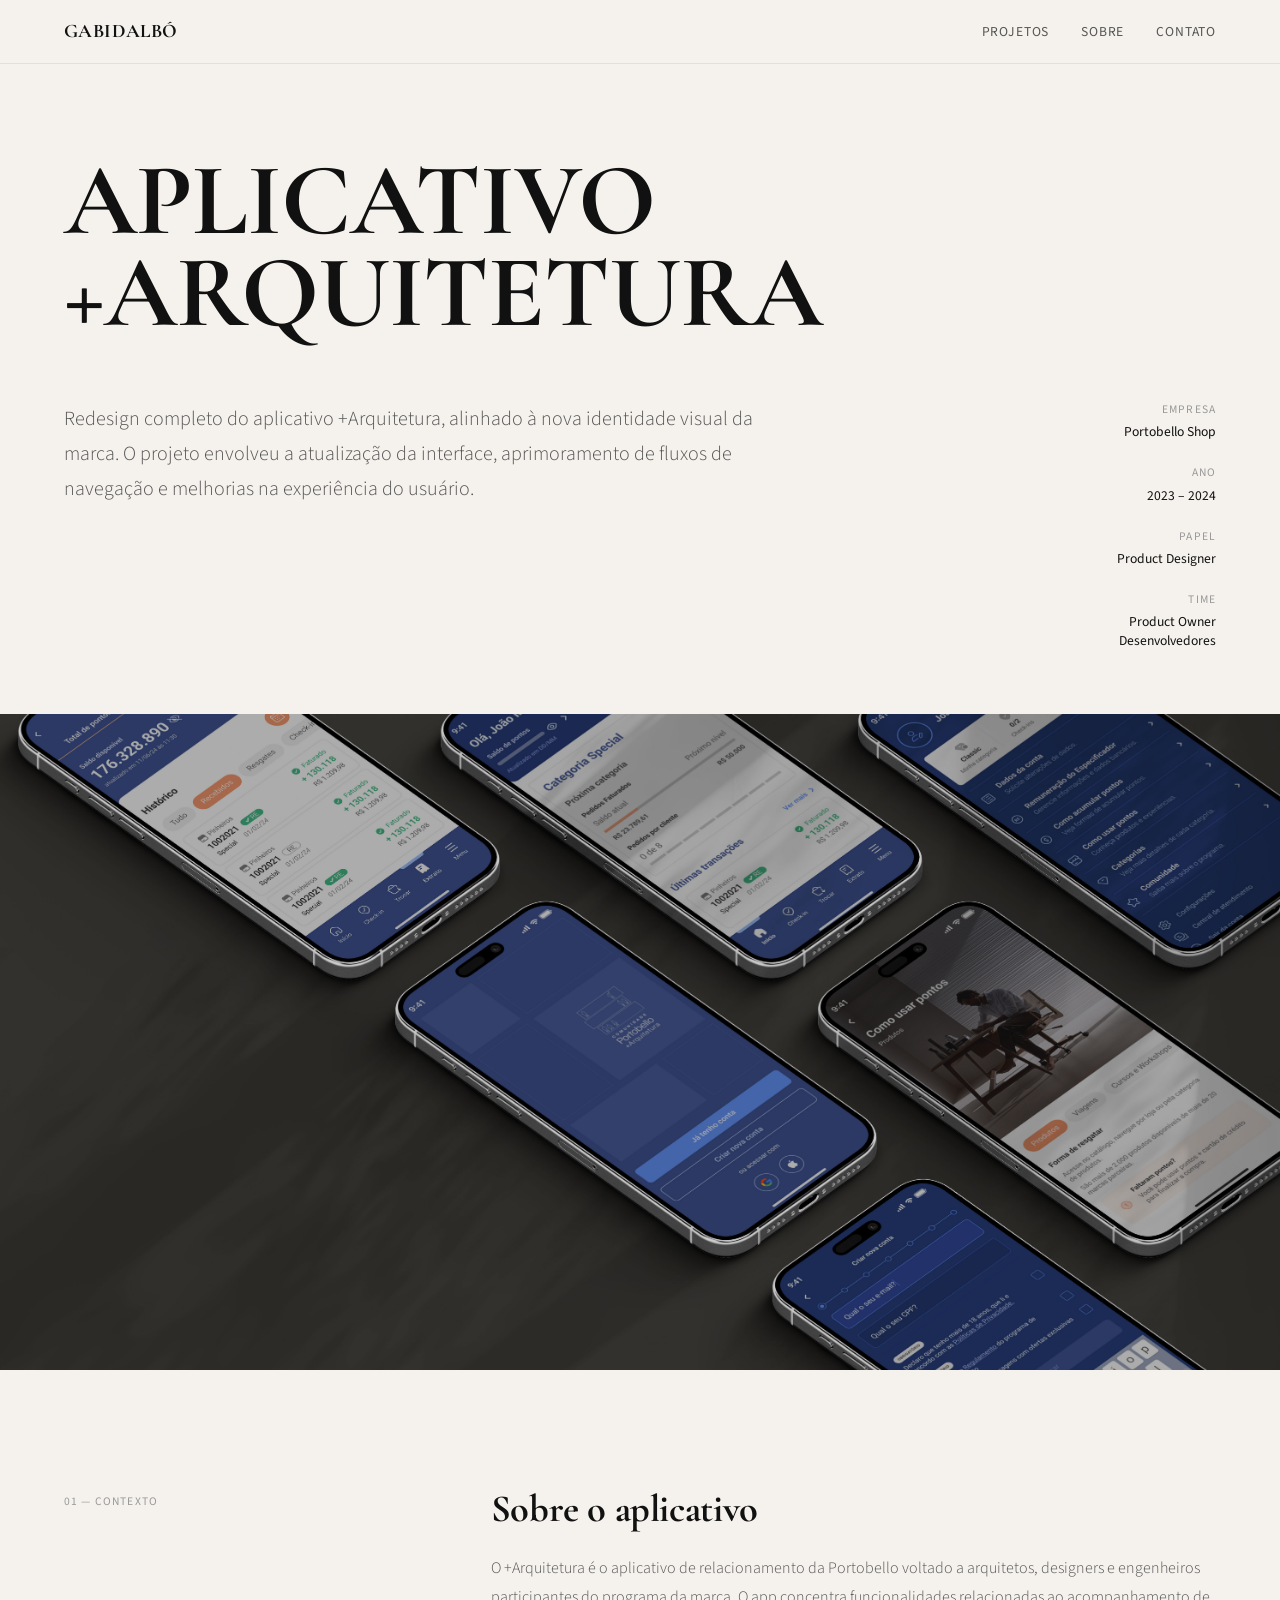
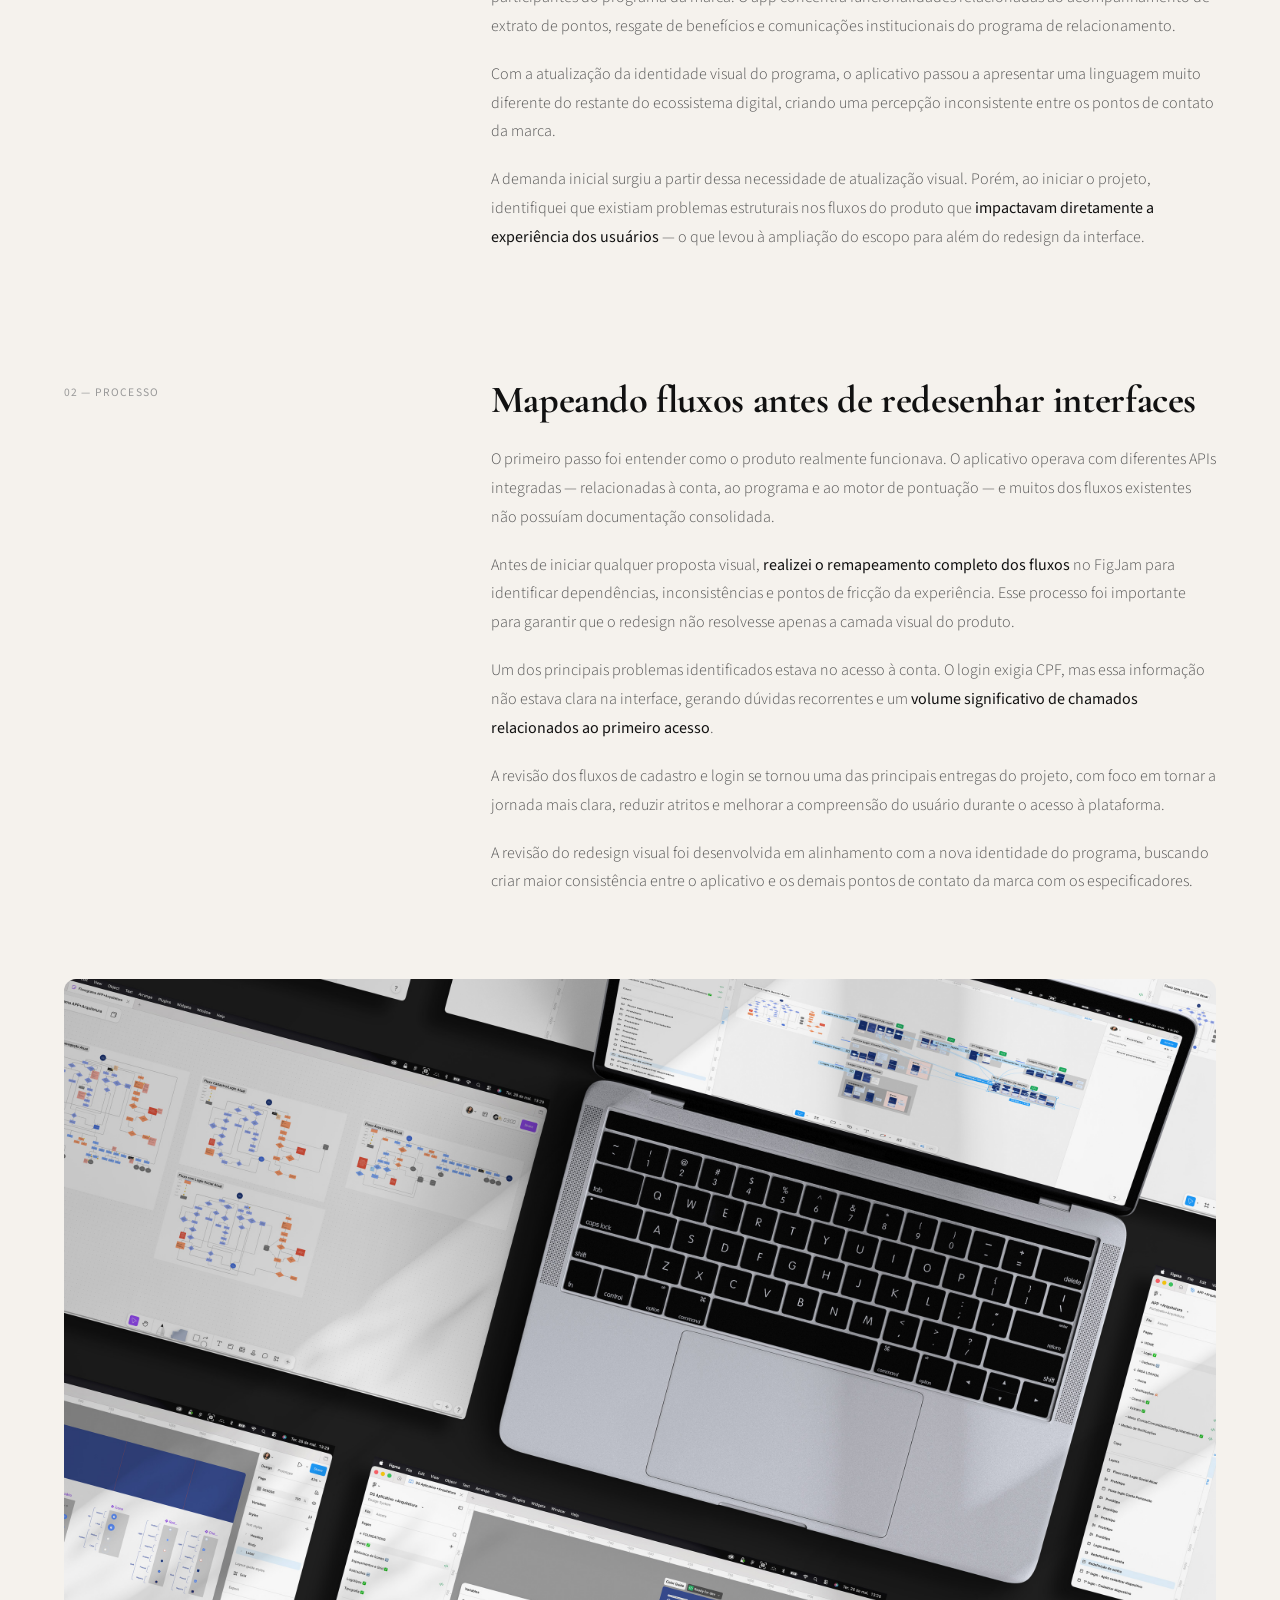
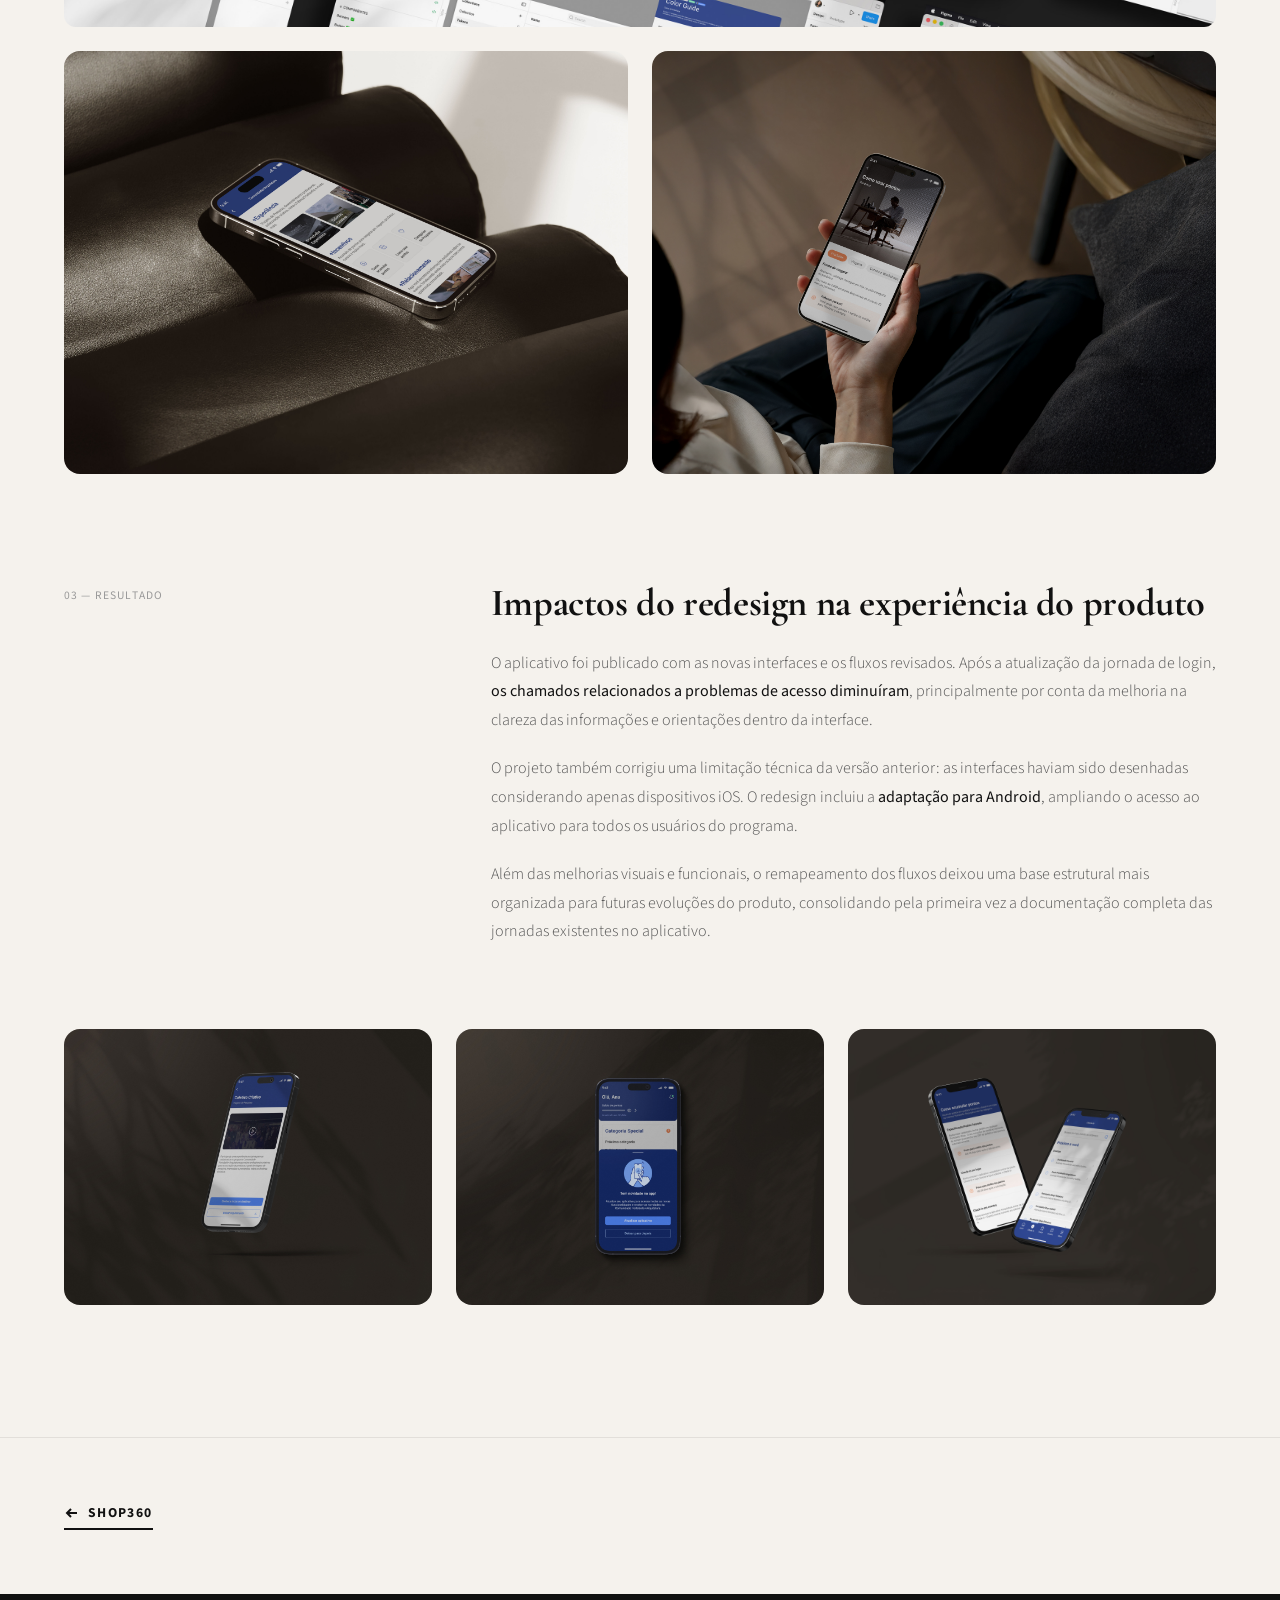
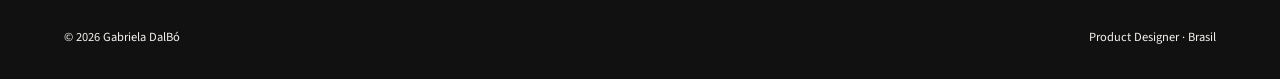
==== app-arq.html @ eec29ec1 "Add files via upload" ====
<!DOCTYPE html>
<html lang="pt-BR">
<head>
  <meta charset="UTF-8">
  <meta name="viewport" content="width=device-width, initial-scale=1.0">
  <title>Aplicativo +Arquitetura — GABIDALBÓ</title>
  
  <link rel="preconnect" href="https://fonts.googleapis.com">
  <link rel="preconnect" href="https://fonts.gstatic.com" crossorigin>
  <link href="https://fonts.googleapis.com/css2?family=Cormorant+Garamond:ital,wght@0,400;0,700;1,400&family=Source+Sans+3:ital,wght@0,300;0,400;0,500;0,700;1,300&display=swap" rel="stylesheet">
  
  <link rel="stylesheet" href="style.css">
</head>
<body class="no-select">

<nav id="nav">
  <a href="index.html" class="nav-logo" aria-label="GABIDALBÓ - Voltar para Home">GABIDALBÓ</a>
  <ul class="nav-links" id="nav-links">
    <li><a href="index.html#projetos">Projetos</a></li>
    <li><a href="index.html#sobre">Sobre</a></li>
    <li><a href="index.html#contato">Contato</a></li>
  </ul>
  <button class="hamburger" id="hamburger" aria-label="Abrir Menu" aria-expanded="false" aria-controls="nav-links">
    <svg width="22" height="22" viewBox="0 0 22 22" fill="none" stroke="currentColor" stroke-width="2">
      <line id="h1" x1="2" y1="6" x2="20" y2="6"/>
      <line id="h2" x1="2" y1="11" x2="20" y2="11"/>
      <line id="h3" x1="2" y1="16" x2="20" y2="16"/>
    </svg>
  </button>
</nav>

<main>
  <header class="projeto-header">
    <h1>Aplicativo<br>+Arquitetura</h1>
  </header>

  <div class="intro-full">
    <div class="intro-textos">
      <p class="resumo">Redesign completo do aplicativo +Arquitetura, alinhado à nova identidade visual da marca. O projeto envolveu a atualização da interface, aprimoramento de fluxos de navegação e melhorias na experiência do usuário.</p>
    </div>

    <div class="projeto-header-meta">
      <div class="meta-item">
        <strong>Empresa</strong>
        <span>Portobello Shop</span>
      </div>
      <div class="meta-item">
        <strong>Ano</strong>
        <span>2023 – 2024</span>
      </div>
      <div class="meta-item">
        <strong>Papel</strong>
        <span>Product Designer</span>
      </div>
      <div class="meta-item">
        <strong>Time</strong>
        <span>Product Owner<br>Desenvolvedores</span>
      </div>
    </div>
  </div>

  <div class="hero-img-full">
    <img src="img/capa-app-arq.webp" alt="Maquetes de smartphones exibindo a nova interface do aplicativo +Arquitetura" style="width: 100%; height: 100%; object-fit: cover; display: block;">
  </div>

  <section class="content-section">
    <div class="content-cols">
      <span class="content-label">01 — contexto</span>
      <div class="content-body">
        <h2>Sobre o aplicativo</h2>
        <p>O +Arquitetura é o aplicativo de relacionamento da Portobello voltado a arquitetos, designers e engenheiros participantes do programa da marca. O app concentra funcionalidades relacionadas ao acompanhamento de extrato de pontos, resgate de benefícios e comunicações institucionais do programa de relacionamento.</p>
        <p>Com a atualização da identidade visual do programa, o aplicativo passou a apresentar uma linguagem muito diferente do restante do ecossistema digital, criando uma percepção inconsistente entre os pontos de contato da marca.</p>
        <p>A demanda inicial surgiu a partir dessa necessidade de atualização visual. Porém, ao iniciar o projeto, identifiquei que existiam problemas estruturais nos fluxos do produto que <strong>impactavam diretamente a experiência dos usuários</strong> — o que levou à ampliação do escopo para além do redesign da interface.</p>
      </div>
    </div>
  </section>

  <section class="content-section">
    <div class="content-cols">
      <span class="content-label">02 — processo</span>
      <div class="content-body">
        <h2>Mapeando fluxos antes de redesenhar interfaces</h2>
        <p>O primeiro passo foi entender como o produto realmente funcionava. O aplicativo operava com diferentes APIs integradas — relacionadas à conta, ao programa e ao motor de pontuação — e muitos dos fluxos existentes não possuíam documentação consolidada.</p>
        <p>Antes de iniciar qualquer proposta visual, <strong>realizei o remapeamento completo dos fluxos</strong> no FigJam para identificar dependências, inconsistências e pontos de fricção da experiência. Esse processo foi importante para garantir que o redesign não resolvesse apenas a camada visual do produto.</p>
        <p>Um dos principais problemas identificados estava no acesso à conta. O login exigia CPF, mas essa informação não estava clara na interface, gerando dúvidas recorrentes e um <strong>volume significativo de chamados relacionados ao primeiro acesso</strong>.</p>
        <p>A revisão dos fluxos de cadastro e login se tornou uma das principais entregas do projeto, com foco em tornar a jornada mais clara, reduzir atritos e melhorar a compreensão do usuário durante o acesso à plataforma.</p>
        <p>A revisão do redesign visual foi desenvolvida em alinhamento com a nova identidade do programa, buscando criar maior consistência entre o aplicativo e os demais pontos de contato da marca com os especificadores.</p>    
      </div>
    </div>
    <div class="timeline-img">
      <img src="img/AppMaisArq/imagem-01.webp" alt="Arquitetura de fluxos e mapeamento lógico das APIs de login integradas no FigJam" style="width: 100%; height: 100%; object-fit: cover; display: block;">
    </div>
    <div style="padding: 1.5rem 0 0;">
      <div class="img-grid-2">
        <img src="img/AppMaisArq/imagem-03.webp" alt="Telas da interface antiga do aplicativo com problemas de clareza no campo de CPF" style="width: 100%; height: auto; aspect-ratio: 4/3; object-fit: cover; border-radius: 16px;">
        <img src="img/AppMaisArq/imagem-06.webp" alt="Wireframes de média fidelidade com as melhorias propostas para a nova jornada de acesso" style="width: 100%; height: auto; aspect-ratio: 4/3; object-fit: cover; border-radius: 16px;">
      </div>
    </div>
  </section>

  <section class="content-section">
    <div class="content-cols">
      <span class="content-label">03 — resultado</span>
      <div class="content-body">
        <h2>Impactos do redesign na experiência do produto</h2>
        <p>O aplicativo foi publicado com as novas interfaces e os fluxos revisados. Após a atualização da jornada de login, <strong>os chamados relacionados a problemas de acesso diminuíram</strong>, principalmente por conta da melhoria na clareza das informações e orientações dentro da interface.</p>
        <p>O projeto também corrigiu uma limitação técnica da versão anterior: as interfaces haviam sido desenhadas considerando apenas dispositivos iOS. O redesign incluiu a <strong>adaptação para Android</strong>, ampliando o acesso ao aplicativo para todos os usuários do programa.</p>
        <p>Além das melhorias visuais e funcionais, o remapeamento dos fluxos deixou uma base estrutural mais organizada para futuras evoluções do produto, consolidando pela primeira vez a documentação completa das jornadas existentes no aplicativo.</p>
      </div>
    </div>
    <div style="padding: 5vw 0 0;">
      <div class="img-grid-3">
        <img src="img/AppMaisArq/imagem-02.webp" alt="Visualização do novo fluxo de extrato e pontuação do arquiteto" style="width: 100%; height: auto; aspect-ratio: 4/3; object-fit: cover; border-radius: 16px;">
        <img src="img/AppMaisArq/imagem-08.webp" alt="Telas finais rodando no sistema Android com ajustes de responsividade" style="width: 100%; height: auto; aspect-ratio: 4/3; object-fit: cover; border-radius: 16px;">
        <img src="img/AppMaisArq/imagem-07.webp" alt="Mockup final das telas do programa de relacionamento atualizadas no iOS" style="width: 100%; height: auto; aspect-ratio: 4/3; object-fit: cover; border-radius: 16px;">
      </div>
    </div>
  </section>
</main>

<br><br><br>
<div class="project-navigation">
  <a href="shop-360.html" class="nav-btn prev">
    <svg width="16" height="16" viewBox="0 0 16 16" fill="none" stroke="currentColor" stroke-width="2" aria-hidden="true">
      <path d="M3 8h10M9 4l4 4-4 4"/>
    </svg>
    Shop360
  </a>
</div>
<footer>
  <span>© 2026 Gabriela DalBó</span>
  <span>Product Designer · Brasil</span>
</footer>

<script>
  const ham = document.getElementById('hamburger');
  const nav = document.getElementById('nav');
  
  ham.addEventListener('click', () => {
    const isOpen = nav.classList.toggle('open');
    ham.setAttribute('aria-expanded', isOpen);
    document.body.style.overflow = isOpen ? 'hidden' : '';
  });

  document.querySelectorAll('.nav-links a').forEach(a => {
    a.addEventListener('click', () => {
      nav.classList.remove('open');
      ham.setAttribute('aria-expanded', 'false');
      document.body.style.overflow = '';
    });
  });

  document.addEventListener('contextmenu', e => { if (e.target.tagName === 'IMG') e.preventDefault(); });
  document.addEventListener('dragstart', e => { if (e.target.tagName === 'IMG') e.preventDefault(); });
  document.addEventListener('keydown', e => {
    if ((e.ctrlKey || e.metaKey) && (e.key === 's' || e.key === 'u')) e.preventDefault();
  });
</script>
</body>
</html>
---- style.css ----
/* ==========================================================================
   1. CONFIGURAÇÕES GLOBAIS E ESTILOS COMPARTILHADOS
   ========================================================================== */
*, *::before, *::after { 
  box-sizing: border-box; 
  margin: 0; 
  padding: 0; 
}

:root {
  --bg: #F5F2ED;
  --fg: #111;
  --fg2: #555;
  --fg3: #999;
  --accent: #111;
  --card-bg: #EDEAE3;
  --border: rgba(0,0,0,0.08);
  --nav-h: 64px;
  --font-display: 'Cormorant Garamond', serif;
  --font-body: 'Source Sans 3', sans-serif;
}

html { 
  scroll-behavior: smooth; 
}

body {
  font-family: var(--font-body);
  background: var(--bg);
  color: var(--fg);
  font-size: 16px;
  line-height: 1.61;
  overflow-x: hidden;
}

section {
  padding: 8vh 5vw;
}

/* Títulos de Seção Comuns */
.section-header {
  display: flex;
  align-items: baseline;
  justify-content: space-between;
  margin-bottom: 3rem;
  padding-top: 1.5rem;
  flex-wrap: wrap;
  gap: 1rem;
  border-top: 1px solid var(--border);
}

.section-title {
  font-family: var(--font-body);
  font-size: 0.72rem;
  color: var(--fg3);
  text-transform: uppercase;
  letter-spacing: 0.1em;
}

/* Padronização de Negritos */
strong, 
.hero-bio strong, 
.about-text p strong, 
.projeto-header-meta strong, 
.intro-full strong, 
.timeline-item p strong {
  font-weight: 400;
  color: var(--fg);
}

/* Proteção de Mídia e Seleção */
img {
  pointer-events: none; 
  -webkit-touch-callout: none; 
}

.no-select {
  -webkit-user-select: none;
  -moz-user-select: none;
  -ms-user-select: none;
  user-select: none; 
}

/* Elemento Utilitário */
.mobile-only { 
  display: none; 
}

/* Indicadores de Acessibilidade (Foco pelo Teclado) */
a:focus-visible,
button:focus-visible,
.project-card:focus-visible {
  outline: 2px solid var(--fg);
  outline-offset: 4px;
}


/* ==========================================================================
   2. COMPONENTES REUTILIZÁVEIS (Navegação, Footer, Botões)
   ========================================================================== */
/* Menu de Navegação */
nav {
  position: fixed;
  top: 0; left: 0; right: 0;
  height: var(--nav-h);
  display: flex;
  align-items: center;
  justify-content: space-between;
  padding: 0 5vw;
  z-index: 100;
  background: var(--bg);
  border-bottom: 1px solid var(--border);
  transition: border-color 0.3s;
}

.nav-logo {
  font-family: var(--font-display);
  font-weight: 700;
  font-size: 1.2rem;
  letter-spacing: 0.02em;
  text-decoration: none;
  color: var(--fg);
}

.nav-links {
  display: flex;
  gap: 2rem;
  list-style: none;
}

.nav-links a {
  font-size: 0.85rem;
  font-weight: 400;
  letter-spacing: 0.06em;
  text-decoration: none;
  color: var(--fg2);
  transition: color 0.2s;
  text-transform: uppercase;
}

.nav-links a:hover { 
  color: var(--fg); 
}

/* Menu Hamburguer */
.hamburger { 
  display: none; 
  background: transparent; 
  border: none;       
  cursor: pointer;     
  padding: 4px; 
  color: var(--fg);
  z-index: 110;
}

.hamburger svg line {
  transition: transform 0.3s ease, opacity 0.2s ease;
  transform-origin: center;
}

nav.open #h1 { transform: translateY(5px) rotate(45deg); }
nav.open #h2 { opacity: 0; }
nav.open #h3 { transform: translateY(-5px) rotate(-45deg); }

/* Botões e Links de Ação */
.nav-btn {
  display: inline-flex;
  align-items: center;
  gap: 0.5rem;
  font-family: var(--font-body);
  font-weight: 700;
  font-size: 0.85rem;
  letter-spacing: 0.1em;
  text-transform: uppercase;
  text-decoration: none;
  color: var(--fg);
  border-bottom: 2px solid var(--fg);
  padding-bottom: 4px;
  transition: gap 0.2s;
  white-space: nowrap;
}

.nav-btn:hover { gap: 1rem; }
.nav-btn.prev svg { transform: rotate(180deg); }

/* Rodapé */
footer {
  padding: 2rem 5vw;
  display: flex;
  justify-content: space-between;
  align-items: center;
  font-size: 0.78rem;
  color: var(--bg);
  flex-wrap: wrap;
  gap: 1rem;
  border-top: 1px solid var(--border);
  background-color: var(--fg);
}

footer span {
  color: var(--bg);
}


/* ==========================================================================
   3. ESTILOS DA HOME (index.html)
   ========================================================================== */
/* Hero Section */
.hero {
  min-height: 100svh;
  padding: var(--nav-h) 5vw 0; 
  display: flex;
  flex-direction: column;
}

.hero-content {
  flex: 1;
  display: flex;
  flex-direction: column;
  justify-content: center;
  width: 100%;
}

.hero-label {
  font-size: 0.78rem;
  letter-spacing: 0.14em;
  color: var(--fg3);
  text-transform: uppercase;
  margin-bottom: 1.5rem;
  opacity: 0;
  animation: fadeUp 0.6s 0.1s forwards;
}

.hero-title {
  font-family: var(--font-display);
  font-weight: 700;
  font-size: clamp(4rem, 14vw, 16rem); 
  line-height: 0.85;
  letter-spacing: -0.01em;
  width: 100%;
  text-transform: uppercase;
  opacity: 0;
  animation: fadeUp 0.7s 0.2s forwards;
}

.hero-bottom {
  display: flex;
  align-items: flex-end;
  justify-content: space-between;
  margin-top: 4rem; 
  flex-wrap: wrap;
  gap: 2rem;
  opacity: 0;
  animation: fadeUp 0.7s 0.4s forwards;
}

.hero-bio {
  max-width: 500px;
  font-size: 1.15rem;
  color: var(--fg2);
  line-height: 1.6;
  font-weight: 300;
}

.hero-cta {
  display: inline-flex;
  align-items: center;
  gap: 0.5rem;
  font-family: var(--font-body);
  font-weight: 700;
  font-size: 0.85rem;
  letter-spacing: 0.1em;
  text-transform: uppercase;
  text-decoration: none;
  color: var(--fg);
  border-bottom: 2px solid var(--fg);
  padding-bottom: 4px;
  transition: gap 0.2s;
}

.hero-cta:hover { gap: 1rem; }

/* Grid de Projetos e Filtros */
.filter-container { 
  display: flex; 
  gap: 0.5rem; 
  flex-wrap: wrap; 
}

.filter-btn {
  background: transparent; 
  border: 1px solid var(--border); 
  border-radius: 100px;
  font-family: var(--font-body); 
  font-size: 0.75rem; 
  font-weight: 700; 
  letter-spacing: 0.04em;
  text-transform: uppercase; 
  color: var(--fg2); 
  cursor: pointer; 
  padding: 6px 16px;
  transition: background-color 0.2s, color 0.2s, border-color 0.2s;
}

.filter-btn:hover { border-color: var(--fg); color: var(--fg); }
.filter-btn.active { background: var(--fg); border-color: var(--fg); color: var(--bg); }

.projects-grid { 
  display: grid; 
  grid-template-columns: 1fr 1fr; 
  gap: 1.5rem; 
}

.project-card {
  display: block; 
  text-decoration: none; 
  color: inherit; 
  background: var(--card-bg);
  border-radius: 16px; 
  overflow: hidden; 
  position: relative; 
  cursor: pointer;
  transition: transform 0.35s cubic-bezier(0.16,1,0.3,1), opacity 0.4s ease;
}

.project-card:hover { transform: translateY(-6px); }
.project-card.large { grid-column: span 2; }
.project-card.hidden { display: none; }

.project-img { 
  width: 100%; 
  aspect-ratio: 16/9; 
  object-fit: cover; 
  display: block; 
  background: var(--card-bg); 
  transition: transform 0.5s cubic-bezier(0.16,1,0.3,1); 
}

.project-card:hover .project-img { transform: scale(1.015); }
.project-info { padding: 1.5rem; }

.project-tags { 
  display: flex; 
  gap: 0.5rem; 
  flex-wrap: wrap; 
  margin-bottom: 0.75rem; 
}

.tag { 
  font-size: 0.7rem; 
  letter-spacing: 0.08em; 
  text-transform: uppercase; 
  color: var(--fg3); 
  border: 1px solid var(--border); 
  border-radius: 100px; 
  padding: 3px 10px; 
}

.project-name { 
  font-family: var(--font-body); 
  font-weight: 700; 
  font-size: 1.5rem; 
  margin-bottom: 0.4rem; 
  letter-spacing: 0.01em; 
}

.project-desc { 
  font-size: 0.95rem; 
  color: var(--fg2); 
  font-weight: 300; 
}

.project-arrow {
  position: absolute; 
  top: 1.5rem; 
  right: 1.5rem; 
  width: 36px; 
  height: 36px; 
  background: var(--fg);
  border-radius: 50%; 
  display: flex; 
  align-items: center; 
  justify-content: center; 
  opacity: 0;
  transform: scale(0.7); 
  transition: opacity 0.25s, transform 0.25s;
}

.project-card:hover .project-arrow { opacity: 1; transform: scale(1); }
.project-arrow svg { width: 16px; height: 16px; stroke: #fff; fill: none; stroke-width: 2; }

/* ==========================================================================
   Variação: Card Bloqueado (Em Breve)
   ========================================================================== */
.project-card.is-locked {
  cursor: not-allowed;
  opacity: 0.75; 
}

.project-card.is-locked:hover {
  transform: none;
}

.project-card.is-locked:hover .project-img {
  transform: none;
}

.project-card.is-locked .project-arrow {
  display: none !important;
}

.tag.status-coming {
  background: var(--fg);
  color: var(--bg);
  border-color: var(--fg);
}

/* Seção Sobre (About) */
.about-grid { 
  display: grid; 
  grid-template-columns: 1fr 1fr; 
  gap: 4rem; 
  align-items: start; 
}

.about-image { 
  position: sticky; 
  top: calc(var(--nav-h) + 2rem); 
  width: 100%; 
}

.about-image img { 
  width: 100%; 
  height: auto; 
  max-height: calc(100vh - var(--nav-h) - 4rem); 
  display: block; 
  border-radius: 16px; 
  object-fit: cover; 
}

.about-text h2 { 
  font-family: var(--font-display); 
  font-weight: 700; 
  font-size: clamp(2.5rem, 5vw, 4rem); 
  line-height: 1.1; 
  margin-bottom: 1.5rem; 
  letter-spacing: -0.01em; 
}

.about-text p { 
  font-size: 1.05rem; 
  color: var(--fg2); 
  font-weight: 300; 
  margin-bottom: 1.2rem; 
  line-height: 1.7; 
}

.skills-grid { 
  display: grid; 
  grid-template-columns: 1fr 1fr; 
  gap: 2rem 3rem; 
  margin-top: 3.5rem; 
  width: 100%; 
}

.skill-item { 
  border-top: 1px solid var(--border); 
  padding-top: 1rem; 
  display: block; 
}

.skill-item h4 {   
  font-family: var(--font-body);
  font-size: 0.72rem;
  color: var(--fg3);
  text-transform: uppercase;
  letter-spacing: 0.1em; 
  margin-bottom: 0.75rem; 
  font-weight: 400;
}

.skill-list {   
  font-size: 0.85rem; 
  color: var(--fg); 
  font-weight: 400; 
  line-height: 1.7; 
}

/* Seção Contato */
.contact-inner { 
  background: var(--fg); 
  color: var(--bg); 
  border-radius: 24px; 
  padding: 5vw; 
  display: flex; 
  align-items: center; 
  justify-content: space-between; 
  flex-wrap: wrap; 
  gap: 2rem; 
}

.contact-inner h2 { 
  font-family: var(--font-display); 
  font-weight: 700; 
  font-size: clamp(2.5rem, 6vw, 4.5rem); 
  line-height: 0.95; 
  letter-spacing: -0.01em; 
  max-width: 480px; 
}

.contact-links { 
  display: flex; 
  flex-direction: column; 
  gap: 1.2rem; 
}

.contact-link { 
  display: inline-flex; 
  align-items: center; 
  gap: 0.6rem; 
  font-family: var(--font-body); 
  font-weight: 700; 
  font-size: 0.85rem; 
  letter-spacing: 0.1em; 
  text-transform: uppercase; 
  text-decoration: none; 
  color: rgba(255,255,255,0.6); 
  border-bottom: 1px solid rgba(255,255,255,0.15); 
  padding-bottom: 4px; 
  transition: color 0.2s, border-color 0.2s, gap 0.2s; 
}

.contact-link:hover { color: #fff; border-color: rgba(255,255,255,0.6); gap: 1rem; }


/* ==========================================================================
   4. ESTRUTURAS DE PÁGINAS INTERNAS (Projetos / Case Studies)
   ========================================================================== */

/* --- A. Cabeçalhos e Introduções (Textos e Métricas Iniciais) --- */
.projeto-header {
  padding: calc(var(--nav-h) + 10vh) 5vw 4rem;
  display: grid;
  grid-template-columns: 1fr auto;
  align-items: end;
  gap: 2rem;
}

.projeto-header h1 {
  font-family: var(--font-display); 
  font-weight: 700; 
  font-size: clamp(3rem, 8vw, 7rem);
  line-height: 0.9; 
  letter-spacing: -0.01em; 
  text-transform: uppercase;
  opacity: 0; 
  animation: fadeUp 0.7s 0.1s forwards;
}

.projeto-header-inline { 
  display: flex;
  flex-direction: row; 
  gap: 2rem; 
  align-items: center; 
}

.projeto-index { 
  font-size: clamp(4rem, 10vw, 7rem); 
}

.intro-full { 
  padding: 0 5vw 5vw 5vw;
  display: grid; 
  grid-template-columns: 2fr 1fr; 
  gap: 4rem; 
  align-items: start;
}

.intro-textos {
  max-width: 780px; 
}

.intro-textos .resumo { 
  font-size: 1.25rem; 
  color: var(--fg2); 
  font-weight: 300; 
  line-height: 1.75; 
  margin-bottom: 2rem; 
}

.intro-textos .descricao-sub {
  font-style: italic;
  font-size: 1rem; 
  color: var(--fg2);
  line-height: 1.6;
}

.projeto-header-meta { 
  display: flex;
  flex-direction: column;
  gap: 1.5rem; 
  text-align: right; 
  opacity: 0; 
  animation: fadeUp 0.7s 0.25s forwards; 
}

.meta-item {
  font-size: 0.85rem; 
  color: var(--fg); 
  line-height: 1.4; 
}

.meta-item strong {
  display: block; 
  margin-bottom: 0.25rem;
  font-family: var(--font-body);
  font-size: 0.72rem;
  color: var(--fg3);
  text-transform: uppercase;
  letter-spacing: 0.1em;
}

/* --- B. Layouts de Conteúdo Editorial e Seções Alternadas --- */
.content-section {
  padding: 6vh 5vw;
}

.content-cols {
  display: grid;
  grid-template-columns: 1fr 2fr;
  gap: 4rem;
  align-items: start;
}

.content-label {
  font-family: var(--font-body);
  font-size: 0.72rem;
  color: var(--fg3);
  text-transform: uppercase;
  letter-spacing: 0.1em;
  padding-top: 0.3rem;
  position: sticky;
  top: calc(var(--nav-h) + 2rem);
}

.content-body h2 {
  font-family: var(--font-display);
  font-size: clamp(1.6rem, 3vw, 2.4rem);
  font-weight: 700;
  letter-spacing: -0.01em;
  line-height: 1.1;
  margin-bottom: 1.5rem;
}

.content-body h3 {
  font-family: var(--font-display);
  font-size: 1.4rem;
  font-weight: 700;
  margin-top: 2rem;
  margin-bottom: 1rem;
}

.content-body p {
  font-family: var(--font-body);
  font-size: 1rem;
  color: var(--fg2);
  font-weight: 300;
  line-height: 1.8;
  margin-bottom: 1.2rem;
}

/* Blocos Alternados (Texto / Imagem) */
.alternado {
  display: grid;
  grid-template-columns: 1fr 1fr;
  min-height: 60vh;
  border-top: 1px solid var(--border);
}

.alternado.invertido {
  direction: rtl;
}

.alternado.invertido > * {
  direction: ltr;
}

.alternado-texto {
  padding: 5vw;
  display: flex;
  flex-direction: column;
  justify-content: center;
  border-left: 1px solid var(--border);
}

.alternado.invertido .alternado-texto {
  border-left: none;
  border-right: 1px solid var(--border);
}

.alternado-texto .content-label {
  position: static;
  display: block;
  margin-bottom: 1.5rem;
}

.alternado-texto h2 {
  font-family: var(--font-display);
  font-weight: 700;
  font-size: clamp(1.6rem, 3vw, 2.8rem);
  line-height: 1.05;
  letter-spacing: -0.01em;
  margin-bottom: 1.5rem;
}

.alternado-texto p {
  font-size: 1rem;
  color: var(--fg2);
  font-weight: 300;
  line-height: 1.8;
  margin-bottom: 1rem;
}

/* --- C. Cronograma / Linha do Tempo (Timeline) --- */
.timeline-wrap { 
  padding: 8vh 5vw; 
}

.timeline { 
  position: relative; 
  max-width: 720px; 
  margin: 0 auto; 
}

.timeline::before {
  content: ''; 
  position: absolute; 
  left: 6px; 
  top: 5rem; 
  bottom: 0;
  width: 1px; 
  background: var(--border);
}

.timeline-title { 
  font-size: 0.72rem; 
  letter-spacing: 0.14em; 
  text-transform: uppercase; 
  color: var(--fg3); 
  margin-bottom: 5rem; 
  padding-left: 0; 
}

.timeline-item {
  position: relative; 
  padding: 0 0 6rem 3.5rem; 
  opacity: 0; 
  transform: translateY(24px);
  transition: opacity 0.6s ease, transform 0.6s cubic-bezier(0.16, 1, 0.3, 1);
}

.timeline-item.in { 
  opacity: 1; 
  transform: translateY(0); 
}

.timeline-item:last-child { 
  padding-bottom: 0; 
}

.timeline-dot {
  position: absolute; 
  left: 6px; 
  top: 0.35rem; 
  width: 13px; 
  height: 13px;
  border-radius: 50%; 
  background: var(--bg); 
  border: 1.5px solid var(--fg3);
  transform: translateX(-50%); 
  z-index: 2; 
  transition: border-color 0.3s, background 0.3s;
}

.timeline-item.in .timeline-dot { 
  border-color: var(--fg); 
  background: var(--fg); 
}

.timeline-item .timeline-item-label { 
  font-family: var(--font-body);
  font-size: 0.72rem;
  font-weight: 400;
  color: var(--fg3);
  text-transform: uppercase;
  letter-spacing: 0.1em; 
  margin-bottom: 0.75rem; 
}

.timeline-item h3 { 
  font-family: var(--font-display); 
  font-weight: 700; 
  font-size: clamp(1.5rem, 3vw, 2.2rem); 
  margin-bottom: 1rem; 
  letter-spacing: -0.01em; 
}

.timeline-item p { 
  font-size: 1rem; 
  color: var(--fg2); 
  font-weight: 300; 
  line-height: 1.75; 
  margin-bottom: 1.5rem; 
}

/* --- D. Galeria de Imagens, Mosaicos e Elementos Visuais --- */
.hero-img-full { 
  display: block; 
  width: 100%; 
  aspect-ratio: 16/9; 
  background: var(--bg); 
  overflow: hidden; 
  padding: 0 0 5vw 0; 
}

.img-grid-2 {
  display: grid;
  grid-template-columns: 1fr 1fr;
  gap: 1.5rem;
}

.img-grid-3 {
  display: grid;
  grid-template-columns: 1fr 1fr 1fr;
  gap: 1.5rem;
}

.timeline-img { 
  width: 100%; 
  aspect-ratio: 16/9; 
  border-radius: 12px; 
  background: var(--card-bg); 
  display: flex; 
  align-items: center; 
  justify-content: center; 
  margin: 5vw 0 0;
  overflow: hidden; 
}

/* Estrutura de Mosaicos Assimétricos */
.mosaico {
  display: grid;
  gap: 1.5rem;
  padding: 4vw 5vw;
}

.mosaico-row-2 {
  display: grid;
  grid-template-columns: 1fr 1fr;
  gap: 1.5rem;
}

.mosaico-row-3 {
  display: grid;
  grid-template-columns: 2fr 1fr;
  gap: 1.5rem;
}

.mosaico-row-3.invertido {
  grid-template-columns: 1fr 2fr;
}

.mosaico-img {
  border-radius: 16px;
  overflow: hidden;
  background: var(--card-bg);
}

.mosaico-img img {
  width: 100%;
  height: 100%;
  object-fit: cover;
  display: block;
  transition: transform 0.5s cubic-bezier(0.16,1,0.3,1);
}

.mosaico-img:hover img { transform: scale(1.03); }

.mosaico-placeholder {
  width: 100%;
  background: var(--card-bg);
  display: flex;
  align-items: center;
  justify-content: center;
  font-family: var(--font-display);
  color: rgba(0,0,0,0.07);
  font-weight: 700;
  font-size: clamp(2rem, 6vw, 5rem);
}

.mosaico-img-tall { aspect-ratio: 3/4; }
.mosaico-img-wide { aspect-ratio: 16/9; }
.mosaico-img-sq { aspect-ratio: 1/1; }
.mosaico-img-short { aspect-ratio: 4/3; }

.alternado-img {
  overflow: hidden;
  background: var(--card-bg);
}

.alternado-img img {
  width: 100%;
  height: 100%;
  object-fit: cover;
  display: block;
  transition: transform 0.6s cubic-bezier(0.16,1,0.3,1);
}

.alternado-img:hover img { transform: scale(1.03); }

.alternado-img-placeholder {
  width: 100%;
  height: 100%;
  min-height: 400px;
  background: var(--card-bg);
  display: flex;
  align-items: center;
  justify-content: center;
  font-family: var(--font-display);
  font-size: clamp(3rem, 8vw, 7rem);
  color: rgba(0,0,0,0.07);
  font-weight: 700;
}

/* --- E. Blocos de Métricas (Dados e Números) --- */
.metrics { 
  margin: 3rem 0; 
}

.metrics-grid { 
  display: grid; 
  grid-template-columns: 1fr 1fr; 
  gap: 20px; 
}

.metric { 
  background: var(--card-bg); 
  border-radius: 12px; 
  padding: 2rem; 
}

.metric-n { 
  font-family: var(--font-display); 
  font-size: clamp(2.5rem, 5vw, 4rem); 
  font-weight: 700; 
  display: block; 
  line-height: 1; 
  margin-bottom: 0.4rem; 
}

.metric-d { 
  font-size: 0.82rem; 
  color: var(--fg3); 
  line-height: 1.4; 
}

/* Faixa Escura de Métricas */
.metrics-dark {
  background: var(--fg);
  padding: 6vh 5vw;
}

.metrics-dark .metrics-grid {
  display: grid;
  grid-template-columns: repeat(4, 1fr);
  gap: 1px;
  background: rgba(255,255,255,0.1);
  border-radius: 0;
}

.metrics-dark .metric {
  background: var(--fg);
  border-radius: 0;
  padding: 3rem 2rem;
}

.metrics-dark .metric-n {
  color: #fff;
}

.metrics-dark .metric-d {
  color: rgba(255,255,255,0.4);
}

/* Navegação entre Projetos */
.project-navigation { 
  display: flex; 
  justify-content: space-between; 
  align-items: center; 
  padding: 4rem 5vw; 
  border-top: 1px solid var(--border); 
}


/* ==========================================================================
   5. ANIMAÇÕES (Keyframes Globais)
   ========================================================================== */
@keyframes fadeUp { 
  from { opacity: 0; transform: translateY(24px); } 
  to { opacity: 1; transform: translateY(0); } 
}


/* ==========================================================================
   6. RESPONSIVIDADE (Media Queries unificadas para 768px)
   ========================================================================== */
@media (max-width: 768px) {
  /* Globais e Componentes */
  .mobile-only { display: block; }
  .hamburger { display: block; }
  .nav-links { display: none; }
  .section-header { flex-direction: column; align-items: flex-start; gap: 1.5rem; }
  
  nav.open .nav-links {
    display: flex;
    flex-direction: column;
    position: fixed;
    inset: 0;
    background: var(--bg);
    align-items: center;
    justify-content: center;
    gap: 2.5rem;
    padding-top: var(--nav-h);
  }
  .nav-links a { font-size: 1.5rem; }
  .nav-btn { font-size: 0.75rem; }

  /* Home Elements */
  .hero-title { font-size: clamp(3.5rem, 18vw, 6rem); line-height: 0.9; }
  .projects-grid { grid-template-columns: 1fr; }
  .project-card.large { grid-column: span 1; }
  .about-grid { grid-template-columns: 1fr; gap: 3rem; }
  .about-image { position: static; }
  .about-image img { max-height: 60vh; }
  .skills-grid { gap: 2rem 1.5rem; }
  
  /* Estrutura Interna & Textos */
  .intro-full {
    grid-template-columns: 1fr;   
    gap: 2.5rem;                  
    padding: 0 5vw 3.5rem 5vw;     
  }

  .intro-textos .resumo {
    font-size: 1.15rem;           
    margin-bottom: 1rem;          
  }

  .projeto-header { grid-template-columns: 1fr; }
  .projeto-header-inline { flex-direction: column; gap: 1rem; align-items: flex-start; }
  .projeto-index { font-size: clamp(4rem, 20vw, 7rem); }
  
  .projeto-header-meta {
    text-align: left;            
    display: grid;
    grid-template-columns: 1fr 1fr; 
    gap: 1.5rem 1rem;           
  }

  .content-cols {
    grid-template-columns: 1fr;
    gap: 1.5rem;        
  }

  .content-label {
    position: static;   
    padding-top: 0;     
    margin-bottom: 0.5rem; 
  }

  /* Seções Alternadas */
  .alternado, .alternado.invertido { grid-template-columns: 1fr; direction: ltr; }
  .alternado-texto { border-left: none; border-top: 1px solid var(--border); }
  .alternado.invertido .alternado-texto { border-right: none; border-top: 1px solid var(--border); }

  /* Imagens, Galeria e Mosaico */
  .img-grid-2 { grid-template-columns: 1fr; }
  .img-grid-3 { grid-template-columns: 1fr; }
  .mosaico-row-2, .mosaico-row-3, .mosaico-row-3.invertido { grid-template-columns: 1fr; }
  .alternado-img { min-height: 50vw; }
  .alternado-img-placeholder { min-height: 50vw; }

  /* Métricas e Rodapé Interno */
  .metrics-grid { grid-template-columns: 1fr; }
  .metrics-dark .metrics-grid { grid-template-columns: 1fr 1fr; }
  .project-navigation { flex-direction: row; justify-content: space-between; align-items: center; gap: 1rem; }
}

/* ==========================================================================
   7. ACESSIBILIDADE E PREFERÊNCIAS DO SISTEMA
   ========================================================================== */
@media (prefers-reduced-motion: reduce) {
  html {
    scroll-behavior: auto !important;
  }
  
  *, *::before, *::after {
    animation-delay: -1ms !important;
    animation-duration: 1ms !important;
    animation-iteration-count: 1 !important;
    background-attachment: initial !important;
    scroll-behavior: auto !important;
    transition-duration: 0s !important;
    transition-delay: 0s !important;
  }

  .hero-label, .hero-title, .hero-bottom, .projeto-header h1, .projeto-header-meta {
    opacity: 1 !important;
    animation: none !important;
  }
}
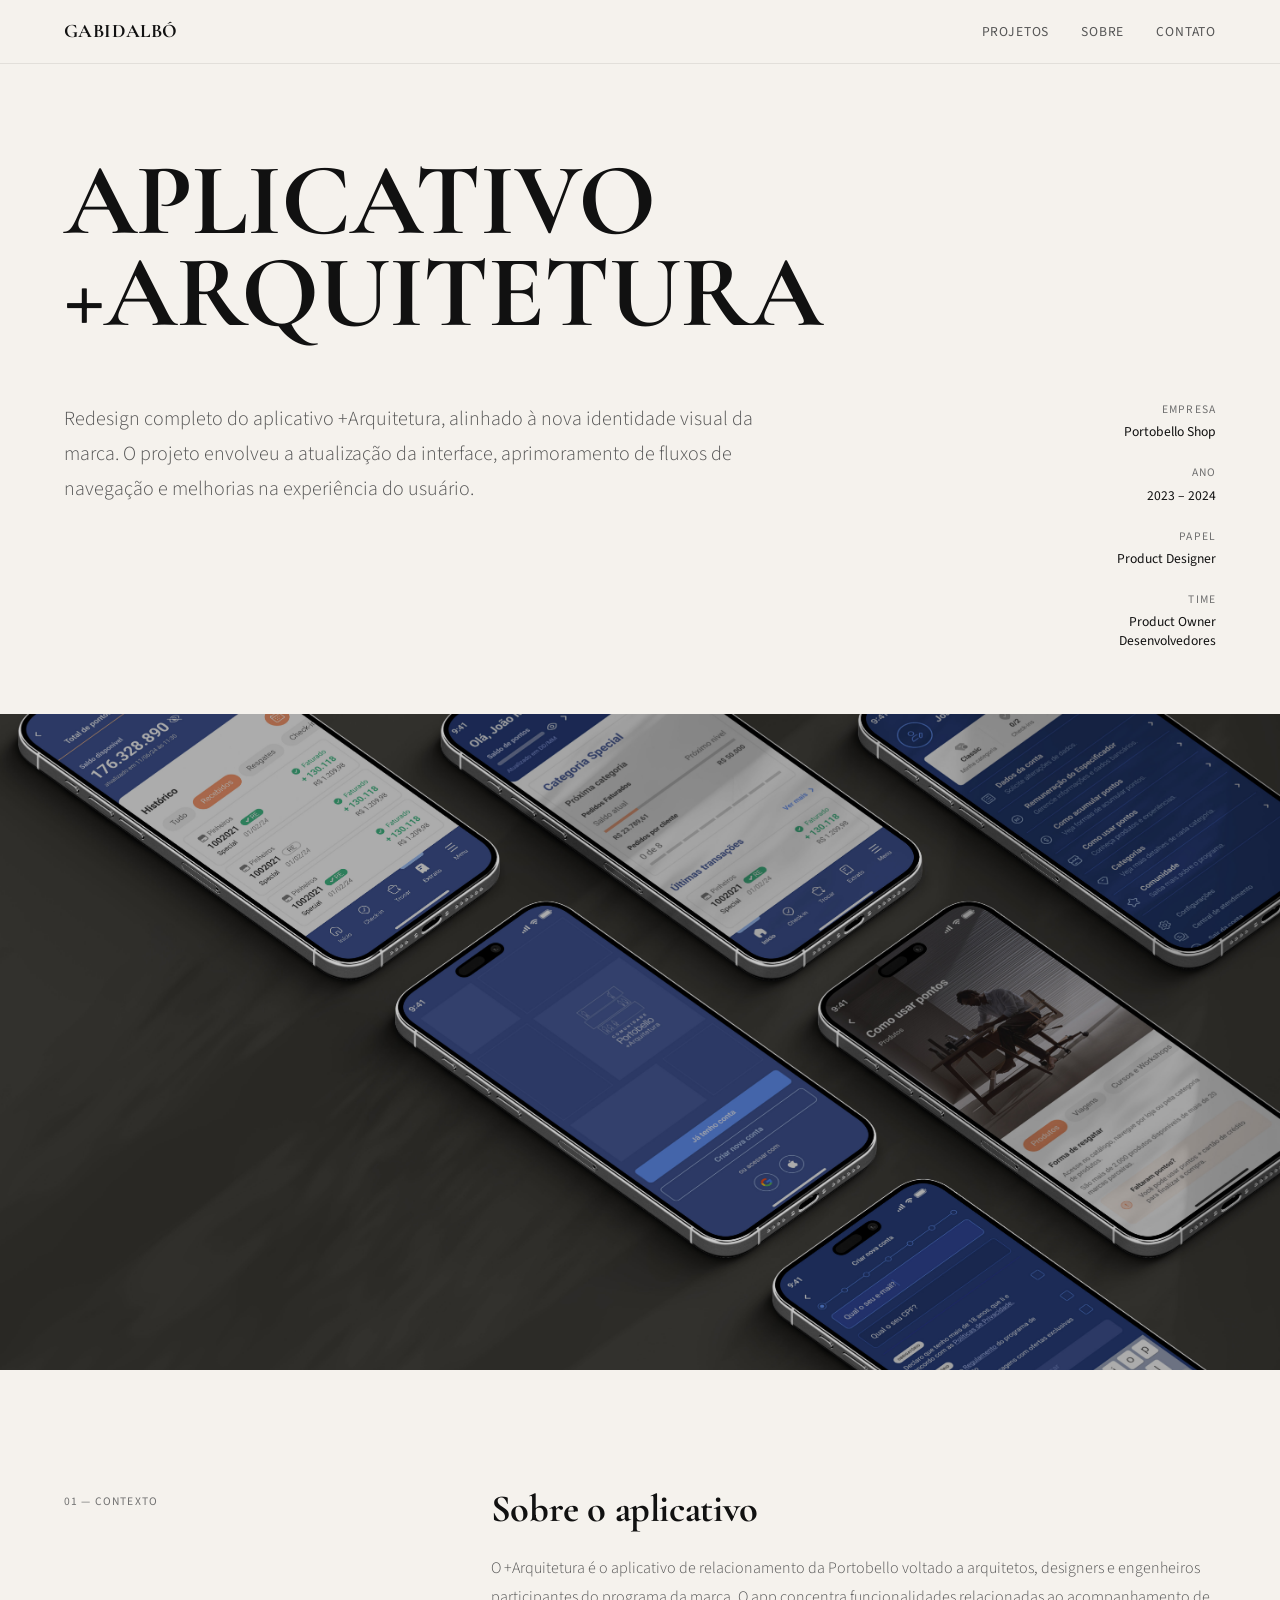
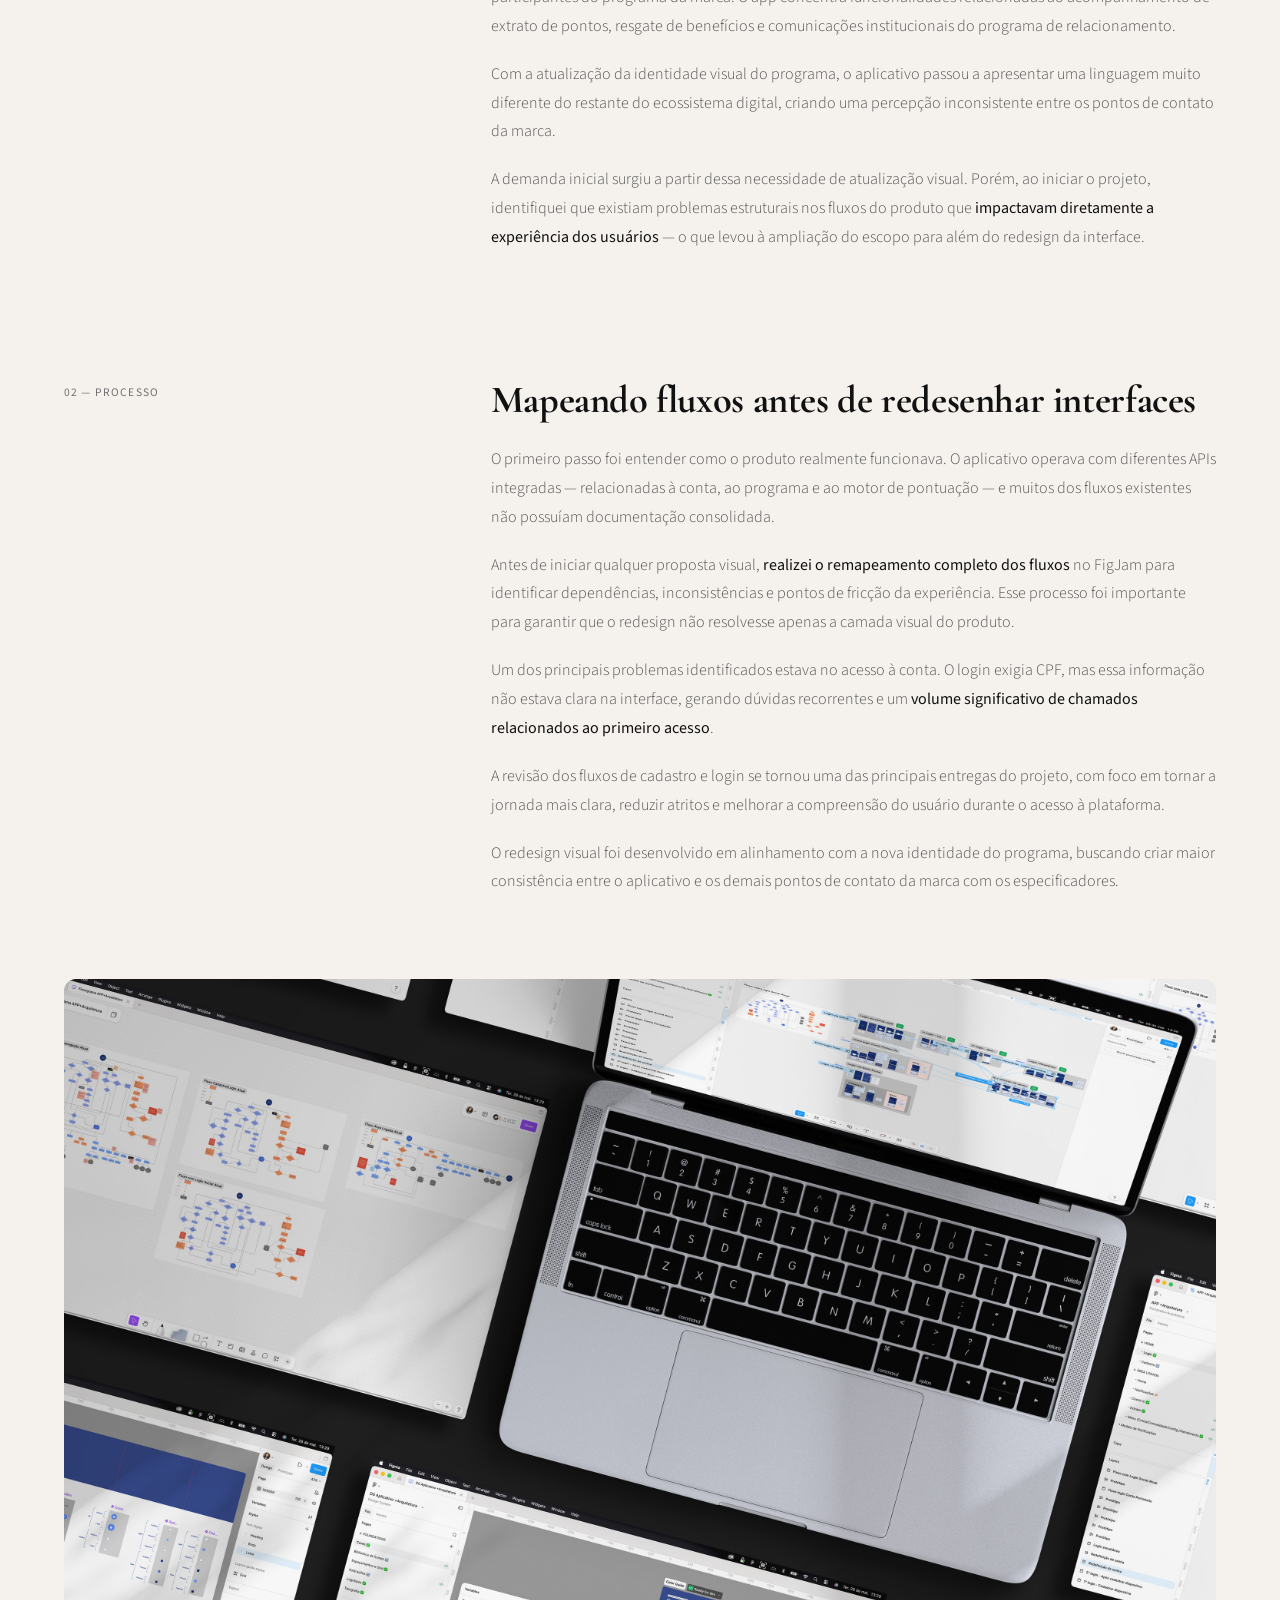
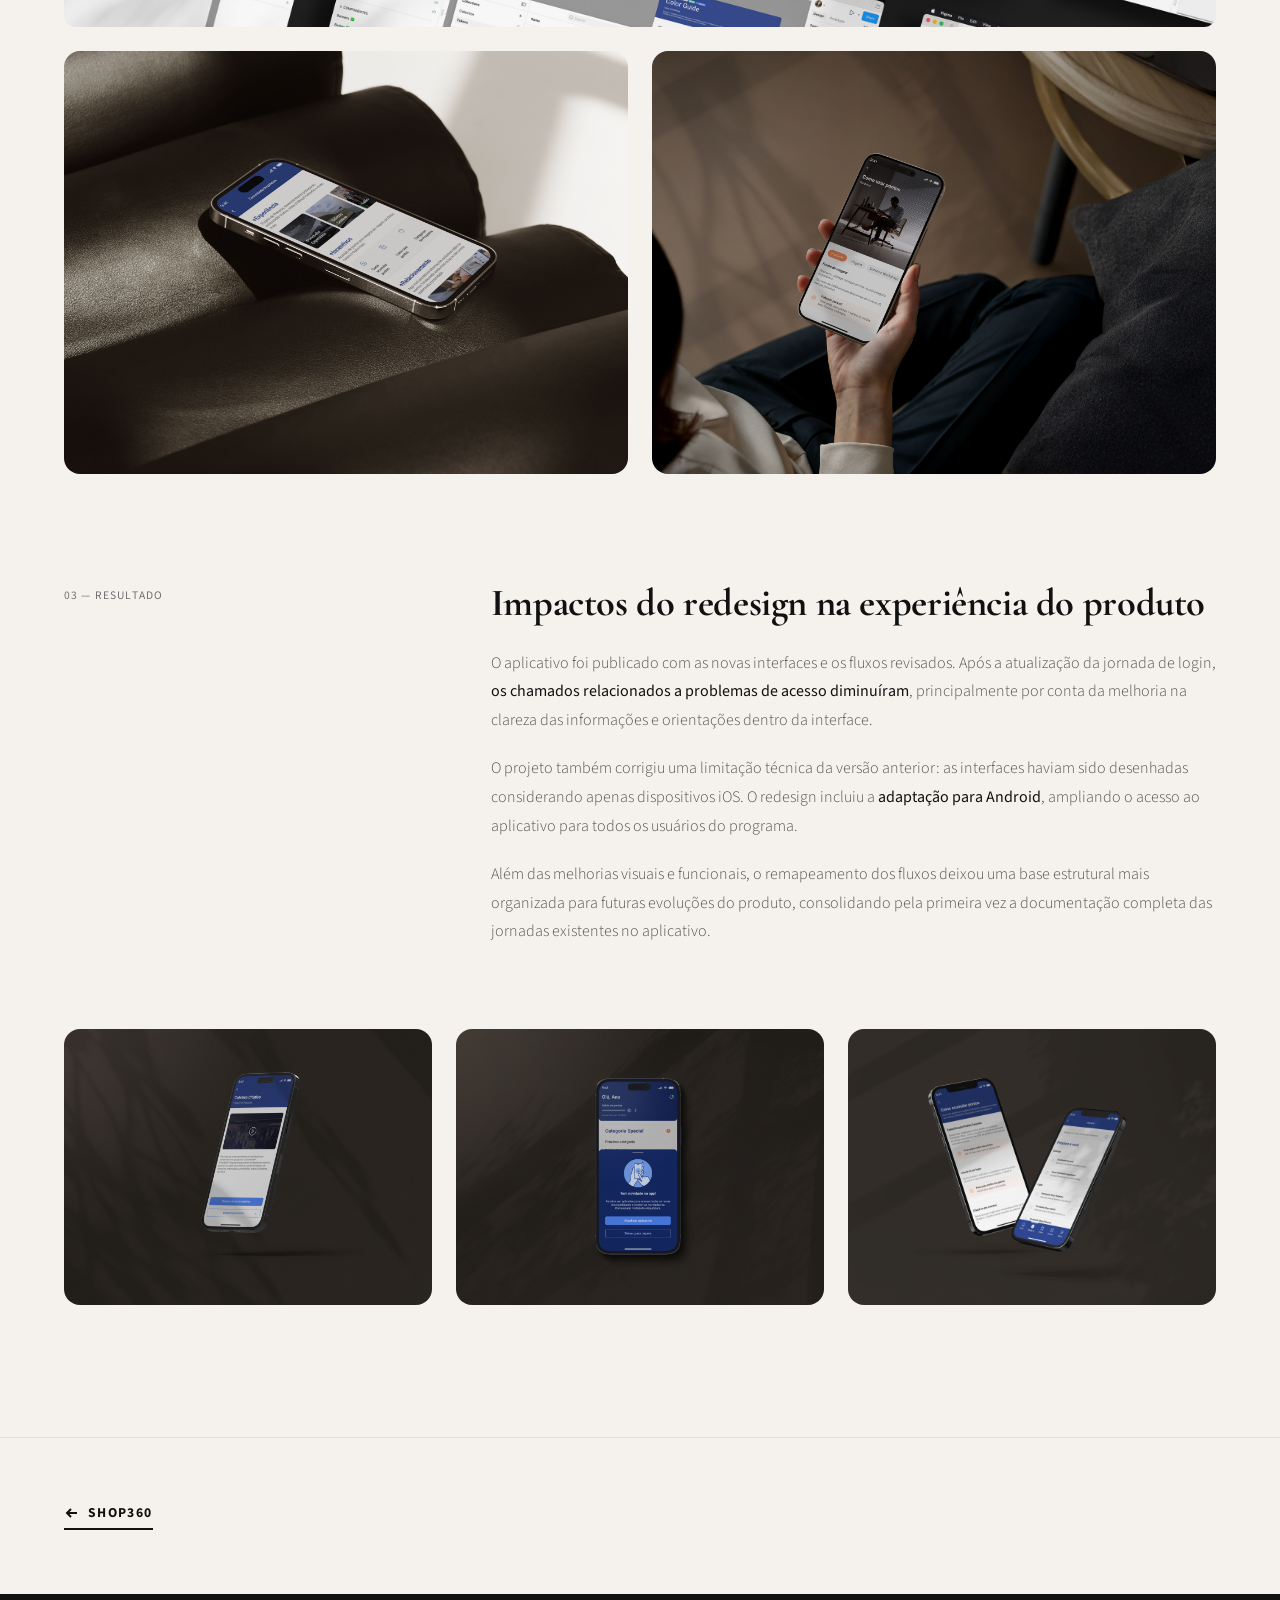
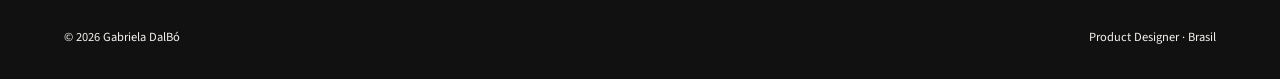
==== commit c29075f9: "Add files via upload" ====
--- a/app-arq.html
+++ b/app-arq.html
@@ -84,7 +84,7 @@
         <p>Antes de iniciar qualquer proposta visual, <strong>realizei o remapeamento completo dos fluxos</strong> no FigJam para identificar dependências, inconsistências e pontos de fricção da experiência. Esse processo foi importante para garantir que o redesign não resolvesse apenas a camada visual do produto.</p>
         <p>Um dos principais problemas identificados estava no acesso à conta. O login exigia CPF, mas essa informação não estava clara na interface, gerando dúvidas recorrentes e um <strong>volume significativo de chamados relacionados ao primeiro acesso</strong>.</p>
         <p>A revisão dos fluxos de cadastro e login se tornou uma das principais entregas do projeto, com foco em tornar a jornada mais clara, reduzir atritos e melhorar a compreensão do usuário durante o acesso à plataforma.</p>
-        <p>A revisão do redesign visual foi desenvolvida em alinhamento com a nova identidade do programa, buscando criar maior consistência entre o aplicativo e os demais pontos de contato da marca com os especificadores.</p>    
+        <p>O redesign visual foi desenvolvido em alinhamento com a nova identidade do programa, buscando criar maior consistência entre o aplicativo e os demais pontos de contato da marca com os especificadores.</p>    
       </div>
     </div>
     <div class="timeline-img">
@@ -92,8 +92,8 @@
     </div>
     <div style="padding: 1.5rem 0 0;">
       <div class="img-grid-2">
-        <img src="img/AppMaisArq/imagem-03.webp" alt="Telas da interface antiga do aplicativo com problemas de clareza no campo de CPF" style="width: 100%; height: auto; aspect-ratio: 4/3; object-fit: cover; border-radius: 16px;">
-        <img src="img/AppMaisArq/imagem-06.webp" alt="Wireframes de média fidelidade com as melhorias propostas para a nova jornada de acesso" style="width: 100%; height: auto; aspect-ratio: 4/3; object-fit: cover; border-radius: 16px;">
+        <img src="img/AppMaisArq/imagem-03.webp" alt="Telas da interface nova do aplicativo mostrando as áreas institucionais" style="width: 100%; height: auto; aspect-ratio: 4/3; object-fit: cover; border-radius: 16px;">
+        <img src="img/AppMaisArq/imagem-06.webp" alt="Tela da área de benefícios dos resgates de pontos" style="width: 100%; height: auto; aspect-ratio: 4/3; object-fit: cover; border-radius: 16px;">
       </div>
     </div>
   </section>
@@ -110,8 +110,8 @@
     </div>
     <div style="padding: 5vw 0 0;">
       <div class="img-grid-3">
-        <img src="img/AppMaisArq/imagem-02.webp" alt="Visualização do novo fluxo de extrato e pontuação do arquiteto" style="width: 100%; height: auto; aspect-ratio: 4/3; object-fit: cover; border-radius: 16px;">
-        <img src="img/AppMaisArq/imagem-08.webp" alt="Telas finais rodando no sistema Android com ajustes de responsividade" style="width: 100%; height: auto; aspect-ratio: 4/3; object-fit: cover; border-radius: 16px;">
+        <img src="img/AppMaisArq/imagem-02.webp" alt="Visualização do novo fluxo de check-in de eventos" style="width: 100%; height: auto; aspect-ratio: 4/3; object-fit: cover; border-radius: 16px;">
+        <img src="img/AppMaisArq/imagem-08.webp" alt="Modal de aviso para atualização do app" style="width: 100%; height: auto; aspect-ratio: 4/3; object-fit: cover; border-radius: 16px;">
         <img src="img/AppMaisArq/imagem-07.webp" alt="Mockup final das telas do programa de relacionamento atualizadas no iOS" style="width: 100%; height: auto; aspect-ratio: 4/3; object-fit: cover; border-radius: 16px;">
       </div>
     </div>
--- a/style.css
+++ b/style.css
@@ -11,7 +11,7 @@
   --bg: #F5F2ED;
   --fg: #111;
   --fg2: #555;
-  --fg3: #999;
+  --fg3: #707070;
   --accent: #111;
   --card-bg: #EDEAE3;
   --border: rgba(0,0,0,0.08);
@@ -62,8 +62,7 @@
 .hero-bio strong, 
 .about-text p strong, 
 .projeto-header-meta strong, 
-.intro-full strong, 
-.timeline-item p strong {
+.intro-full strong {
   font-weight: 400;
   color: var(--fg);
 }
@@ -721,99 +720,7 @@
   margin-bottom: 1rem;
 }
 
-/* --- C. Cronograma / Linha do Tempo (Timeline) --- */
-.timeline-wrap { 
-  padding: 8vh 5vw; 
-}
-
-.timeline { 
-  position: relative; 
-  max-width: 720px; 
-  margin: 0 auto; 
-}
-
-.timeline::before {
-  content: ''; 
-  position: absolute; 
-  left: 6px; 
-  top: 5rem; 
-  bottom: 0;
-  width: 1px; 
-  background: var(--border);
-}
-
-.timeline-title { 
-  font-size: 0.72rem; 
-  letter-spacing: 0.14em; 
-  text-transform: uppercase; 
-  color: var(--fg3); 
-  margin-bottom: 5rem; 
-  padding-left: 0; 
-}
-
-.timeline-item {
-  position: relative; 
-  padding: 0 0 6rem 3.5rem; 
-  opacity: 0; 
-  transform: translateY(24px);
-  transition: opacity 0.6s ease, transform 0.6s cubic-bezier(0.16, 1, 0.3, 1);
-}
-
-.timeline-item.in { 
-  opacity: 1; 
-  transform: translateY(0); 
-}
-
-.timeline-item:last-child { 
-  padding-bottom: 0; 
-}
-
-.timeline-dot {
-  position: absolute; 
-  left: 6px; 
-  top: 0.35rem; 
-  width: 13px; 
-  height: 13px;
-  border-radius: 50%; 
-  background: var(--bg); 
-  border: 1.5px solid var(--fg3);
-  transform: translateX(-50%); 
-  z-index: 2; 
-  transition: border-color 0.3s, background 0.3s;
-}
-
-.timeline-item.in .timeline-dot { 
-  border-color: var(--fg); 
-  background: var(--fg); 
-}
-
-.timeline-item .timeline-item-label { 
-  font-family: var(--font-body);
-  font-size: 0.72rem;
-  font-weight: 400;
-  color: var(--fg3);
-  text-transform: uppercase;
-  letter-spacing: 0.1em; 
-  margin-bottom: 0.75rem; 
-}
-
-.timeline-item h3 { 
-  font-family: var(--font-display); 
-  font-weight: 700; 
-  font-size: clamp(1.5rem, 3vw, 2.2rem); 
-  margin-bottom: 1rem; 
-  letter-spacing: -0.01em; 
-}
-
-.timeline-item p { 
-  font-size: 1rem; 
-  color: var(--fg2); 
-  font-weight: 300; 
-  line-height: 1.75; 
-  margin-bottom: 1.5rem; 
-}
-
-/* --- D. Galeria de Imagens, Mosaicos e Elementos Visuais --- */
+/* --- C. Galeria de Imagens, Mosaicos e Elementos Visuais --- */
 .hero-img-full { 
   display: block; 
   width: 100%; 
@@ -932,7 +839,7 @@
   font-weight: 700;
 }
 
-/* --- E. Blocos de Métricas (Dados e Números) --- */
+/* --- D. Blocos de Métricas (Dados e Números) --- */
 .metrics { 
   margin: 3rem 0; 
 }
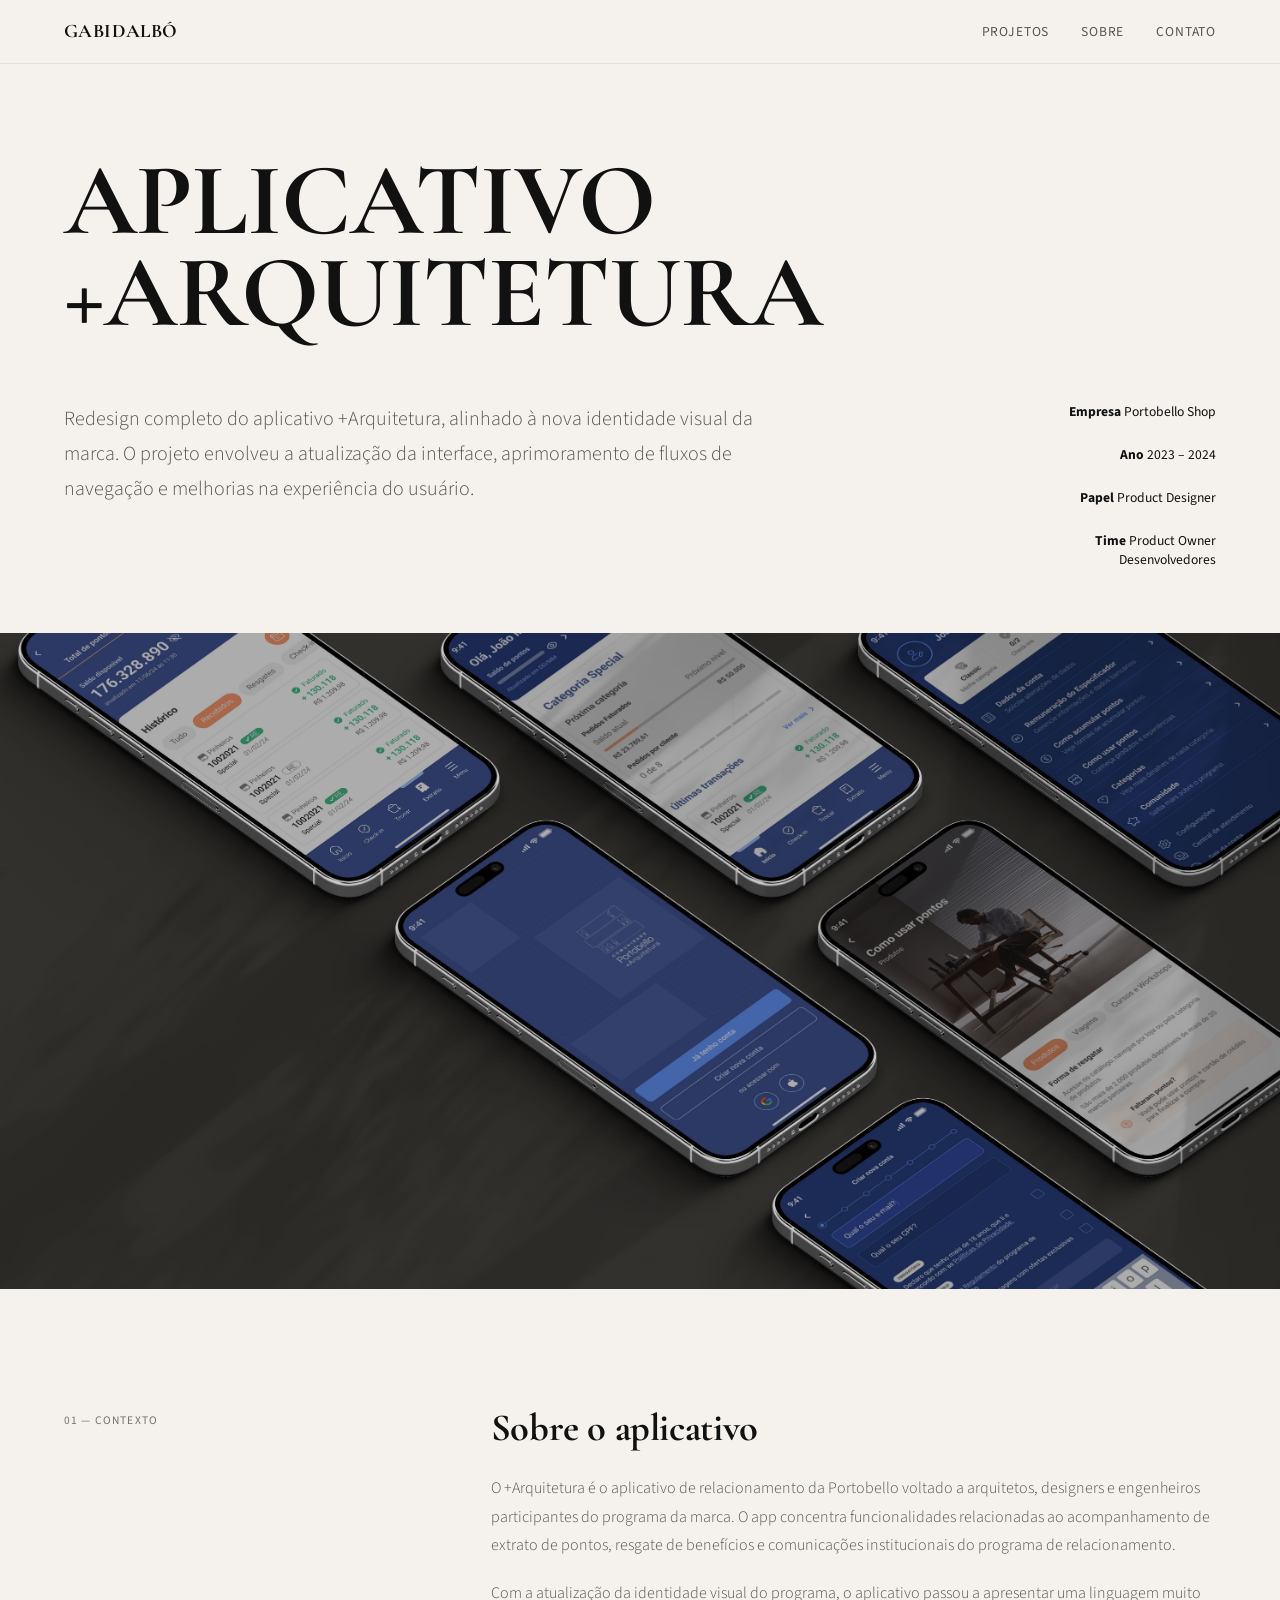
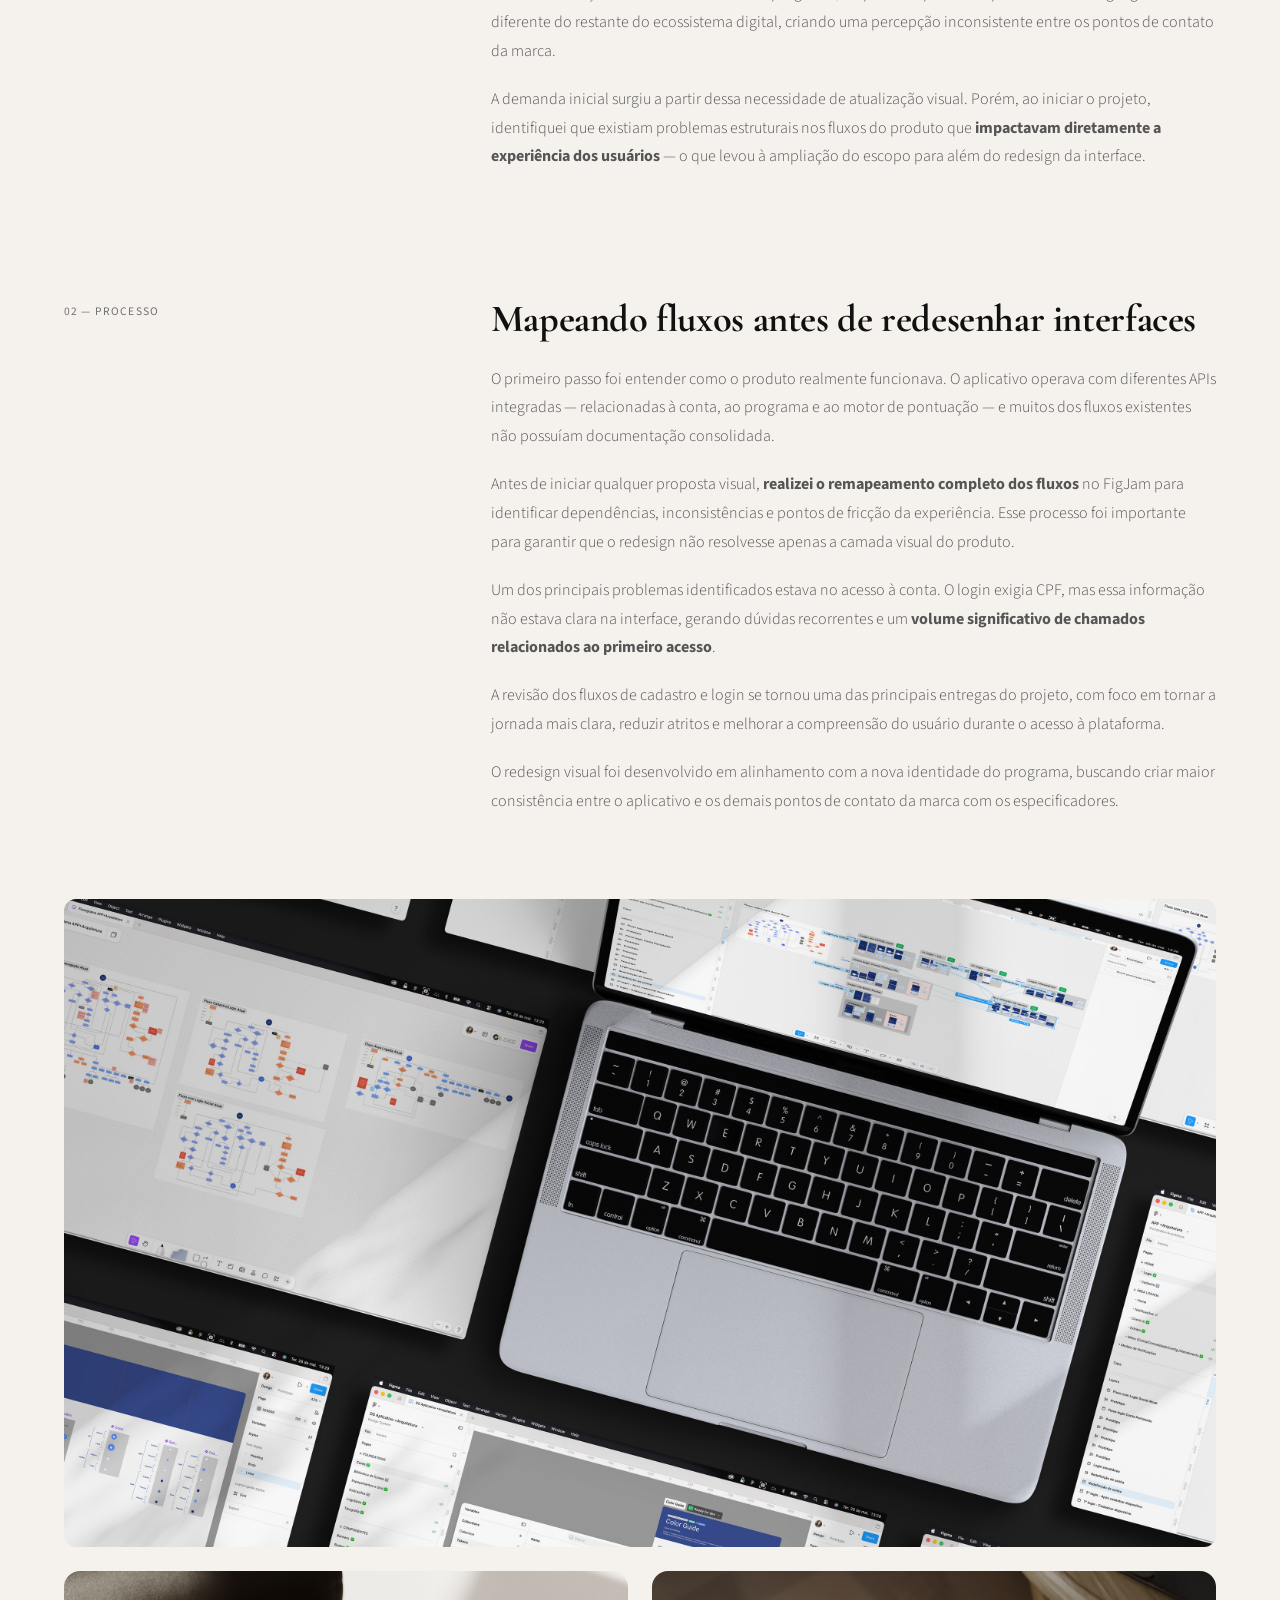
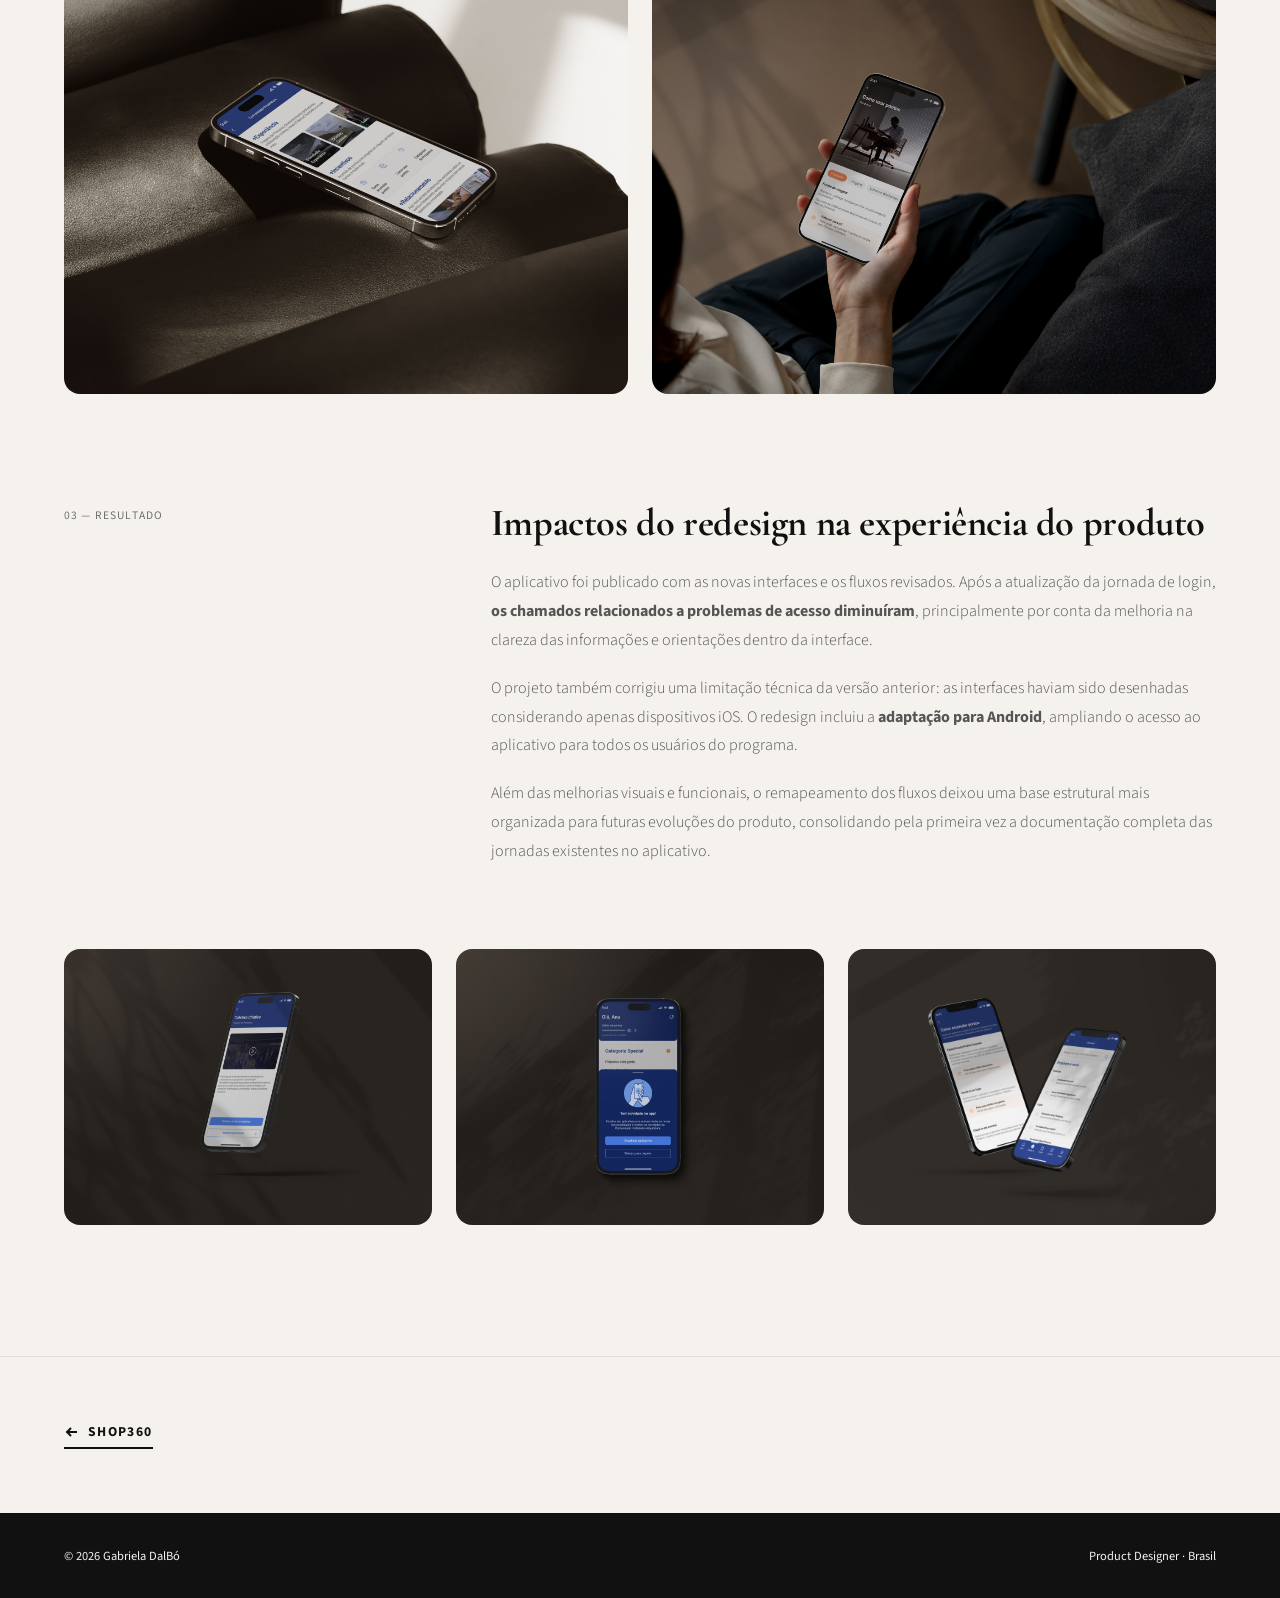
==== commit 0e53fe8a: "Add files via upload" ====
--- a/app-arq.html
+++ b/app-arq.html
@@ -41,19 +41,19 @@
 
     <div class="projeto-header-meta">
       <div class="meta-item">
-        <strong>Empresa</strong>
+        <b>Empresa</b>
         <span>Portobello Shop</span>
       </div>
       <div class="meta-item">
-        <strong>Ano</strong>
+        <b>Ano</b>
         <span>2023 – 2024</span>
       </div>
       <div class="meta-item">
-        <strong>Papel</strong>
+        <b>Papel</b>
         <span>Product Designer</span>
       </div>
       <div class="meta-item">
-        <strong>Time</strong>
+        <b>Time</b>
         <span>Product Owner<br>Desenvolvedores</span>
       </div>
     </div>
@@ -70,7 +70,7 @@
         <h2>Sobre o aplicativo</h2>
         <p>O +Arquitetura é o aplicativo de relacionamento da Portobello voltado a arquitetos, designers e engenheiros participantes do programa da marca. O app concentra funcionalidades relacionadas ao acompanhamento de extrato de pontos, resgate de benefícios e comunicações institucionais do programa de relacionamento.</p>
         <p>Com a atualização da identidade visual do programa, o aplicativo passou a apresentar uma linguagem muito diferente do restante do ecossistema digital, criando uma percepção inconsistente entre os pontos de contato da marca.</p>
-        <p>A demanda inicial surgiu a partir dessa necessidade de atualização visual. Porém, ao iniciar o projeto, identifiquei que existiam problemas estruturais nos fluxos do produto que <strong>impactavam diretamente a experiência dos usuários</strong> — o que levou à ampliação do escopo para além do redesign da interface.</p>
+        <p>A demanda inicial surgiu a partir dessa necessidade de atualização visual. Porém, ao iniciar o projeto, identifiquei que existiam problemas estruturais nos fluxos do produto que <b>impactavam diretamente a experiência dos usuários</b> — o que levou à ampliação do escopo para além do redesign da interface.</p>
       </div>
     </div>
   </section>
@@ -81,8 +81,8 @@
       <div class="content-body">
         <h2>Mapeando fluxos antes de redesenhar interfaces</h2>
         <p>O primeiro passo foi entender como o produto realmente funcionava. O aplicativo operava com diferentes APIs integradas — relacionadas à conta, ao programa e ao motor de pontuação — e muitos dos fluxos existentes não possuíam documentação consolidada.</p>
-        <p>Antes de iniciar qualquer proposta visual, <strong>realizei o remapeamento completo dos fluxos</strong> no FigJam para identificar dependências, inconsistências e pontos de fricção da experiência. Esse processo foi importante para garantir que o redesign não resolvesse apenas a camada visual do produto.</p>
-        <p>Um dos principais problemas identificados estava no acesso à conta. O login exigia CPF, mas essa informação não estava clara na interface, gerando dúvidas recorrentes e um <strong>volume significativo de chamados relacionados ao primeiro acesso</strong>.</p>
+        <p>Antes de iniciar qualquer proposta visual, <b>realizei o remapeamento completo dos fluxos</b> no FigJam para identificar dependências, inconsistências e pontos de fricção da experiência. Esse processo foi importante para garantir que o redesign não resolvesse apenas a camada visual do produto.</p>
+        <p>Um dos principais problemas identificados estava no acesso à conta. O login exigia CPF, mas essa informação não estava clara na interface, gerando dúvidas recorrentes e um <b>volume significativo de chamados relacionados ao primeiro acesso</b>.</p>
         <p>A revisão dos fluxos de cadastro e login se tornou uma das principais entregas do projeto, com foco em tornar a jornada mais clara, reduzir atritos e melhorar a compreensão do usuário durante o acesso à plataforma.</p>
         <p>O redesign visual foi desenvolvido em alinhamento com a nova identidade do programa, buscando criar maior consistência entre o aplicativo e os demais pontos de contato da marca com os especificadores.</p>    
       </div>
@@ -103,8 +103,8 @@
       <span class="content-label">03 — resultado</span>
       <div class="content-body">
         <h2>Impactos do redesign na experiência do produto</h2>
-        <p>O aplicativo foi publicado com as novas interfaces e os fluxos revisados. Após a atualização da jornada de login, <strong>os chamados relacionados a problemas de acesso diminuíram</strong>, principalmente por conta da melhoria na clareza das informações e orientações dentro da interface.</p>
-        <p>O projeto também corrigiu uma limitação técnica da versão anterior: as interfaces haviam sido desenhadas considerando apenas dispositivos iOS. O redesign incluiu a <strong>adaptação para Android</strong>, ampliando o acesso ao aplicativo para todos os usuários do programa.</p>
+        <p>O aplicativo foi publicado com as novas interfaces e os fluxos revisados. Após a atualização da jornada de login, <b>os chamados relacionados a problemas de acesso diminuíram</b>, principalmente por conta da melhoria na clareza das informações e orientações dentro da interface.</p>
+        <p>O projeto também corrigiu uma limitação técnica da versão anterior: as interfaces haviam sido desenhadas considerando apenas dispositivos iOS. O redesign incluiu a <b>adaptação para Android</b>, ampliando o acesso ao aplicativo para todos os usuários do programa.</p>
         <p>Além das melhorias visuais e funcionais, o remapeamento dos fluxos deixou uma base estrutural mais organizada para futuras evoluções do produto, consolidando pela primeira vez a documentação completa das jornadas existentes no aplicativo.</p>
       </div>
     </div>
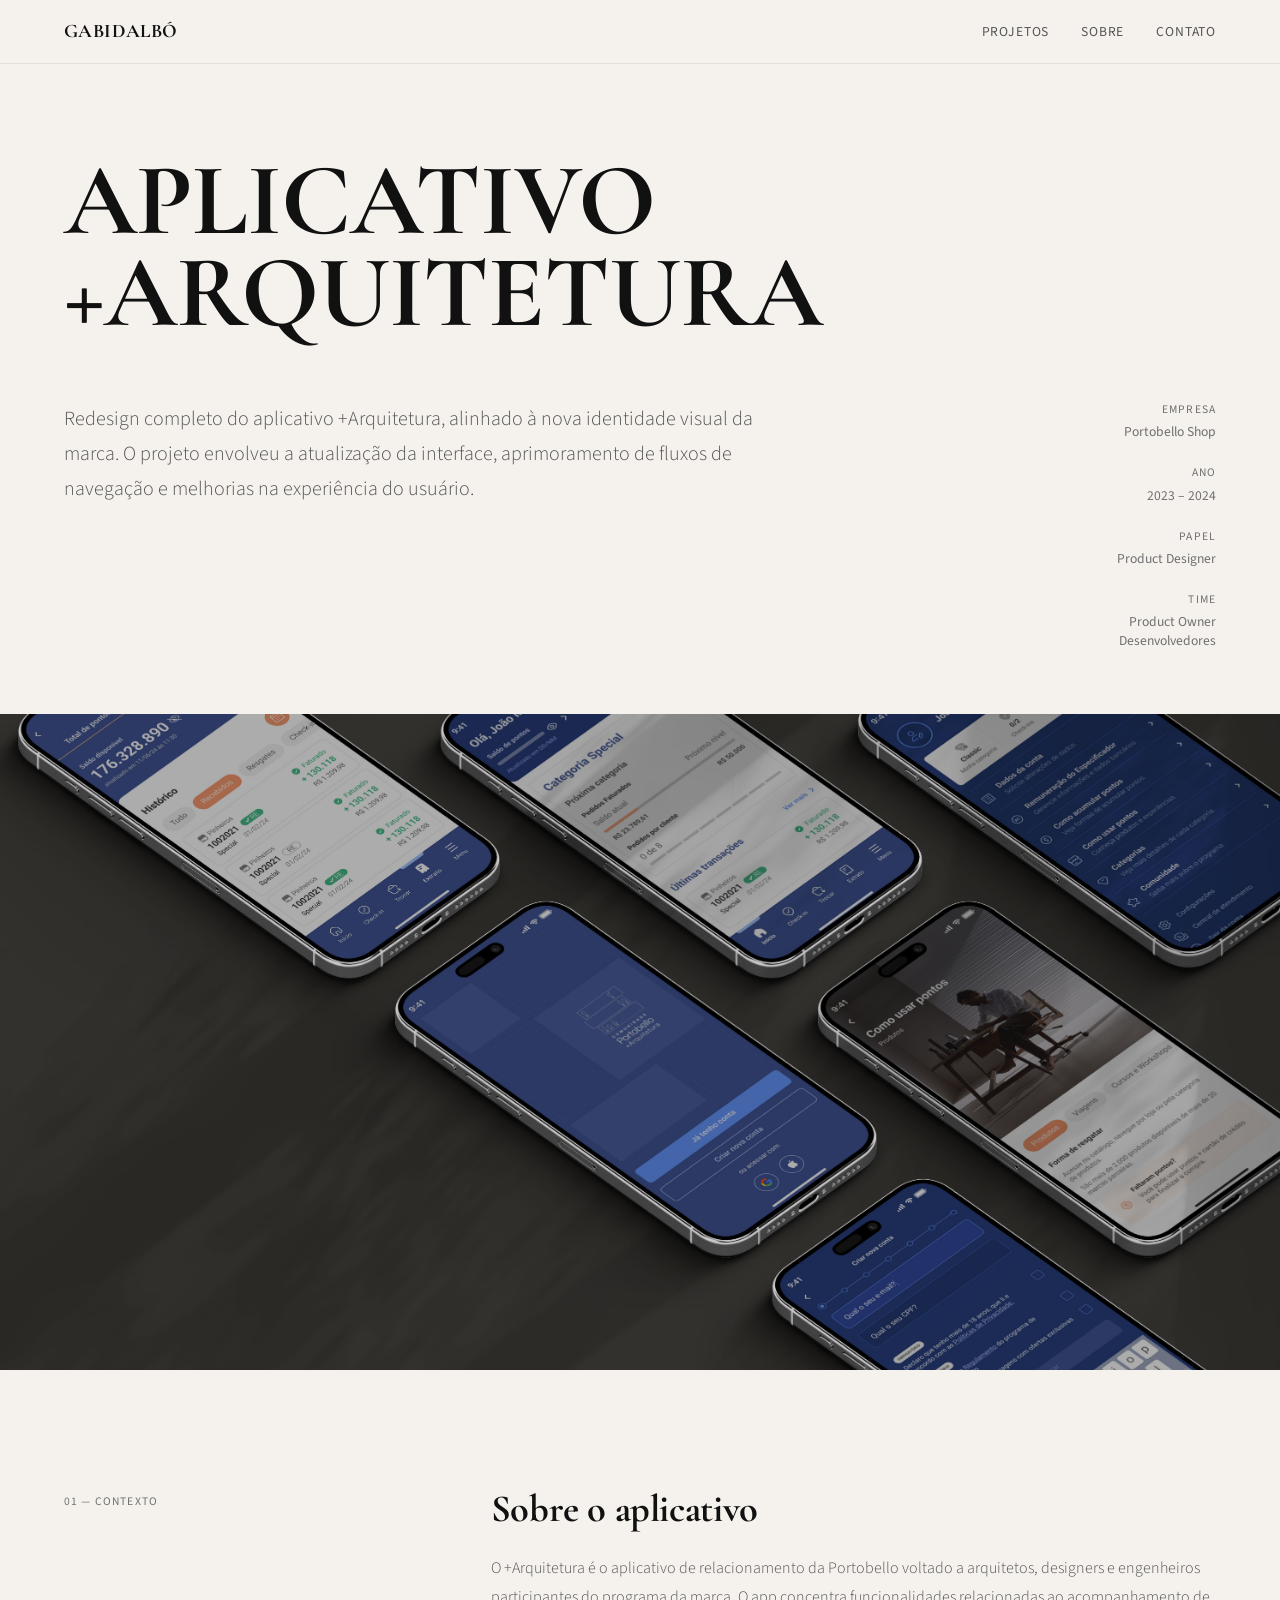
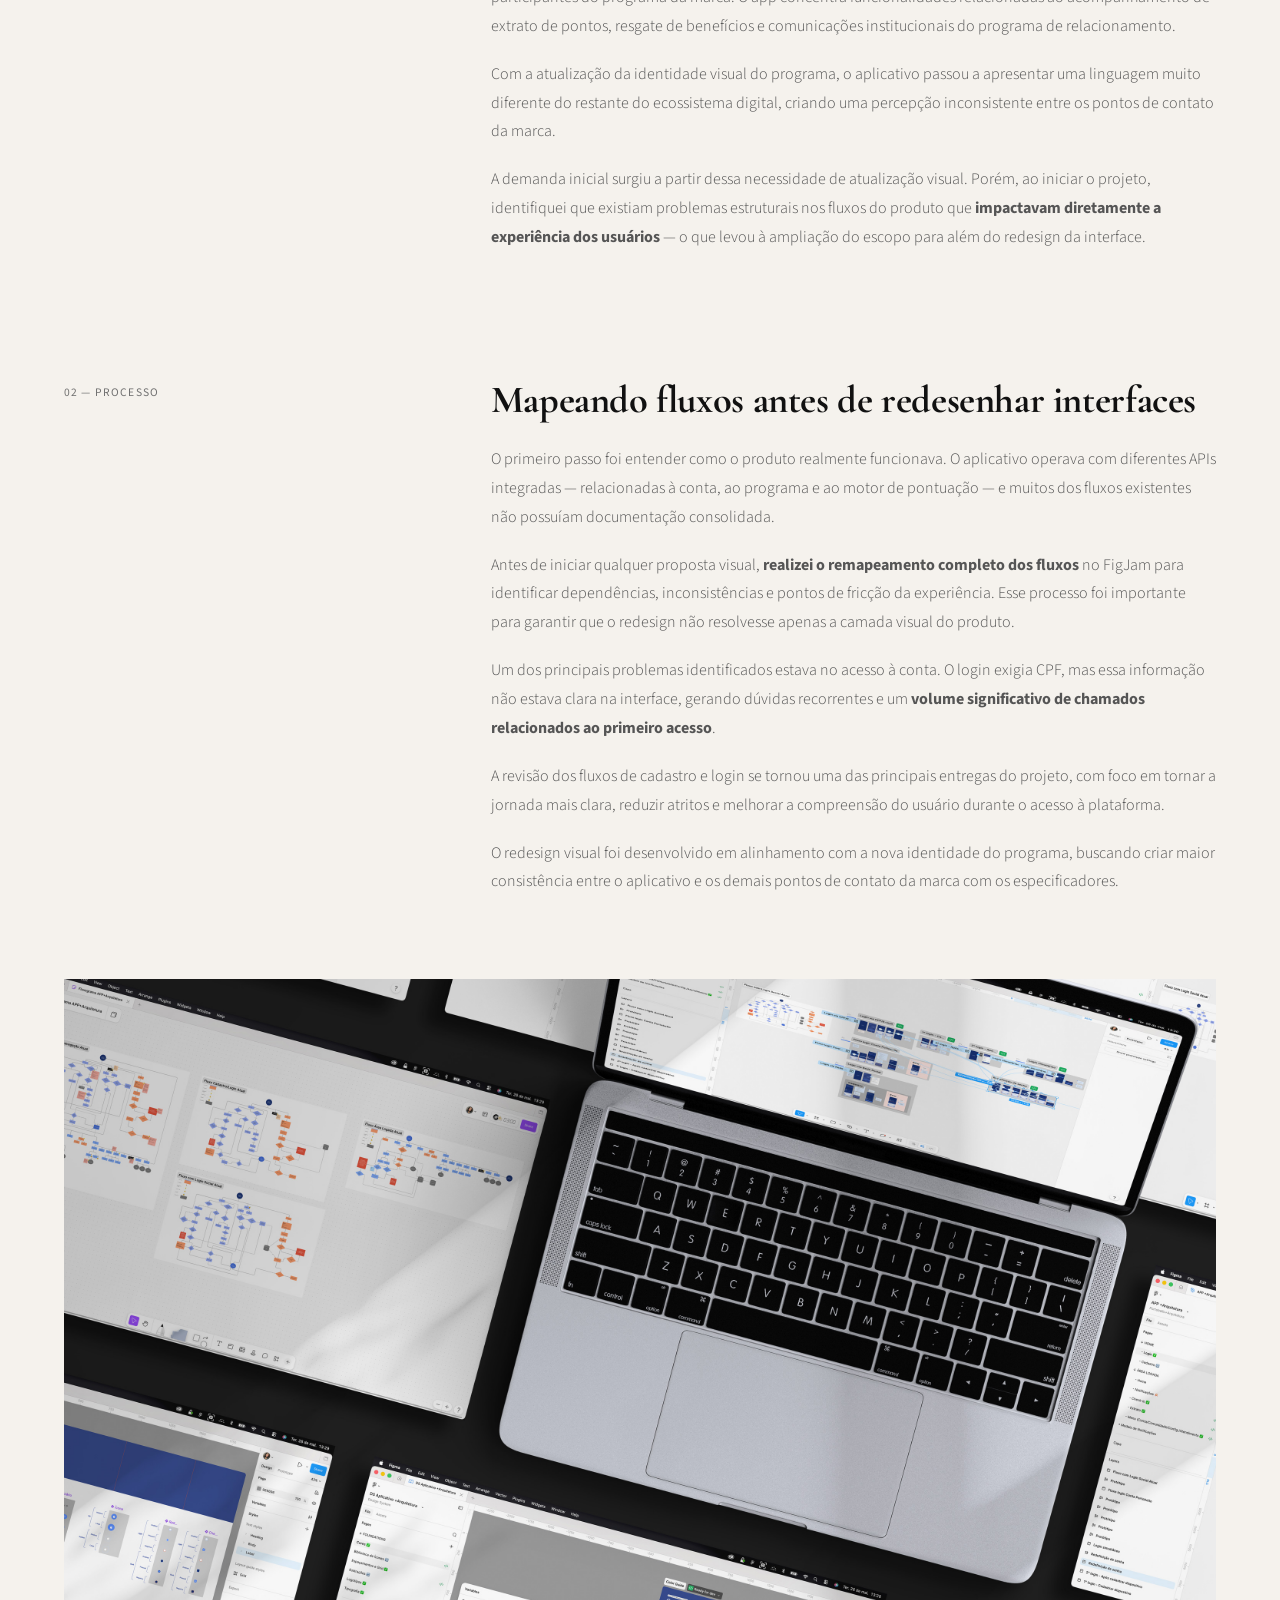
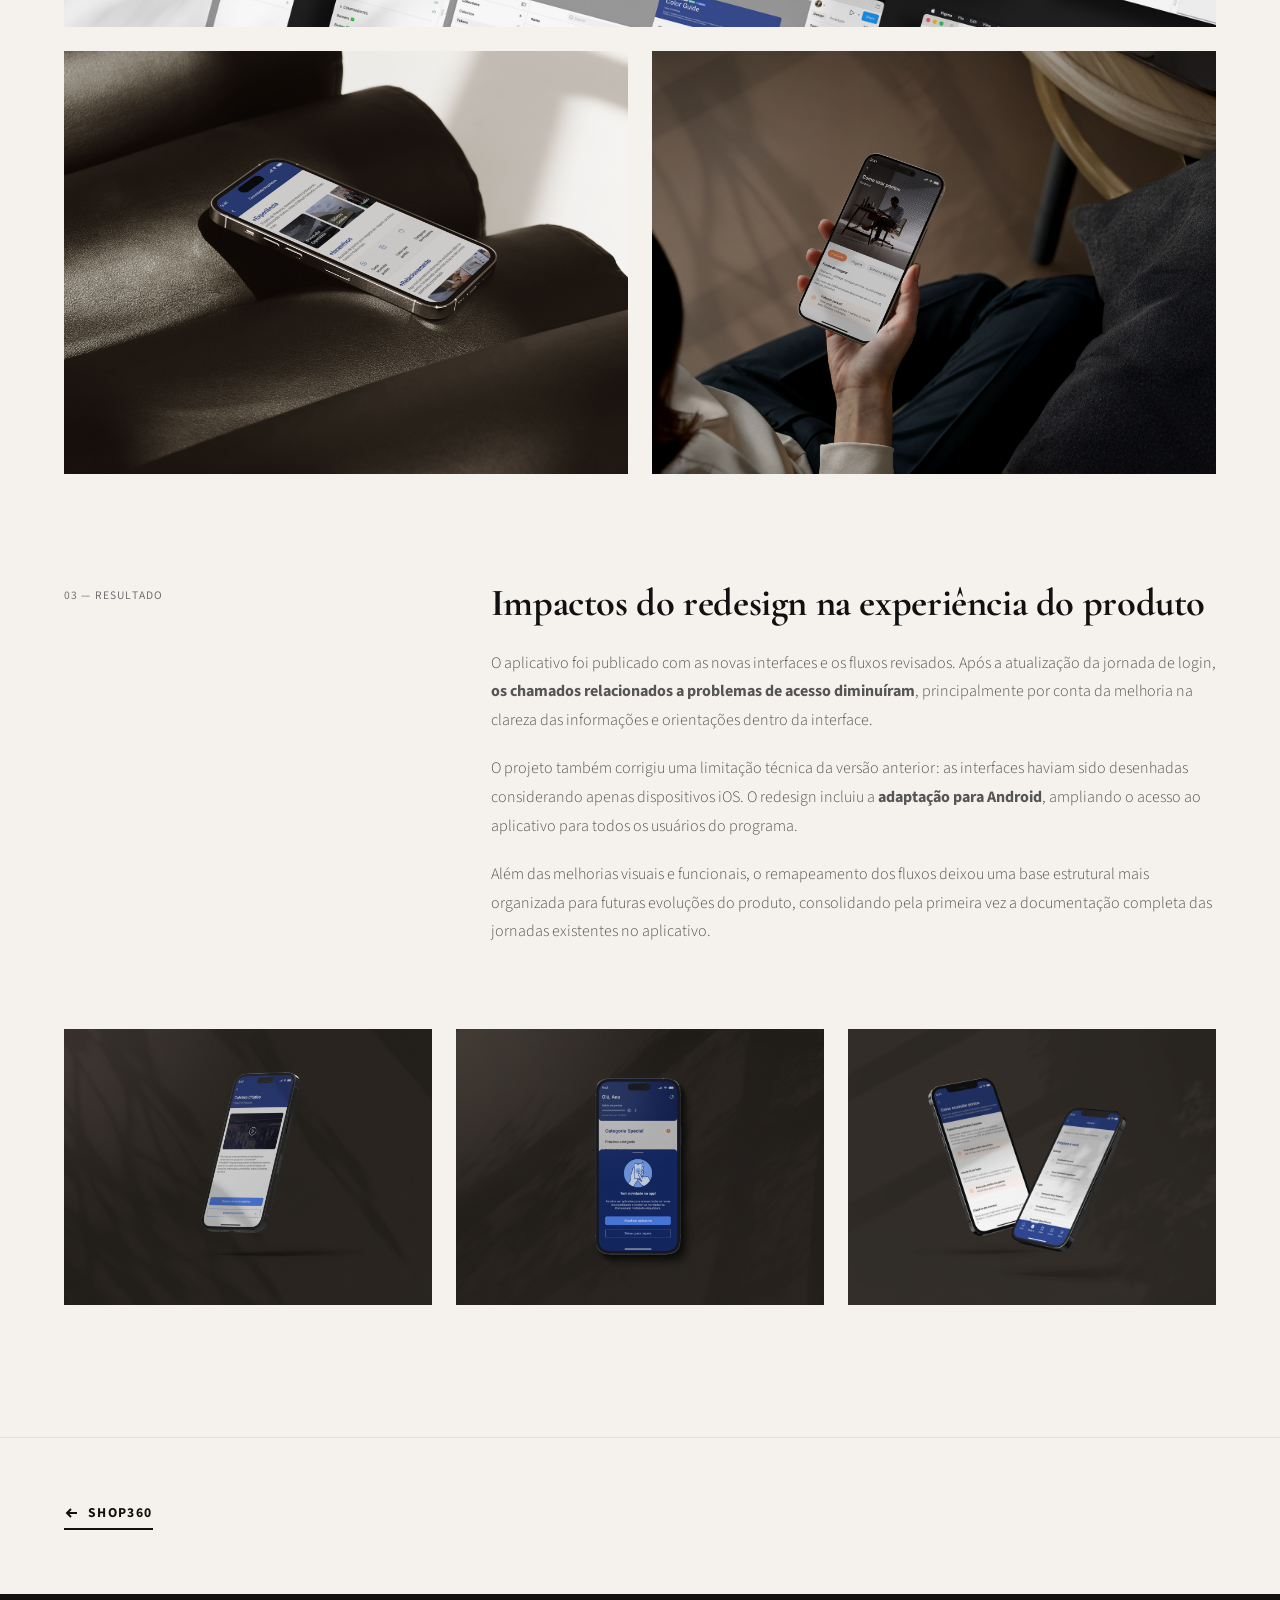
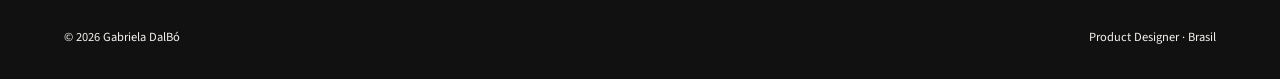
==== commit 813163fd: "Add files via upload" ====
--- a/app-arq.html
+++ b/app-arq.html
@@ -39,25 +39,25 @@
       <p class="resumo">Redesign completo do aplicativo +Arquitetura, alinhado à nova identidade visual da marca. O projeto envolveu a atualização da interface, aprimoramento de fluxos de navegação e melhorias na experiência do usuário.</p>
     </div>
 
-    <div class="projeto-header-meta">
-      <div class="meta-item">
-        <b>Empresa</b>
-        <span>Portobello Shop</span>
-      </div>
-      <div class="meta-item">
-        <b>Ano</b>
-        <span>2023 – 2024</span>
-      </div>
-      <div class="meta-item">
-        <b>Papel</b>
-        <span>Product Designer</span>
-      </div>
-      <div class="meta-item">
-        <b>Time</b>
-        <span>Product Owner<br>Desenvolvedores</span>
-      </div>
-    </div>
+<div class="projeto-header-meta">
+  <div class="meta-item">
+    <strong>Empresa</strong>
+    <span>Portobello Shop</span>
   </div>
+  <div class="meta-item">
+    <strong>Ano</strong>
+    <span>2023 – 2024</span>
+  </div>
+  <div class="meta-item">
+    <strong>Papel</strong>
+    <span>Product Designer</span>
+  </div>
+  <div class="meta-item">
+    <strong>Time</strong>
+    <span>Product Owner<br>Desenvolvedores</span>
+  </div>
+</div></div>
+  
 
   <div class="hero-img-full">
     <img src="img/capa-app-arq.webp" alt="Maquetes de smartphones exibindo a nova interface do aplicativo +Arquitetura" style="width: 100%; height: 100%; object-fit: cover; display: block;">
@@ -92,8 +92,8 @@
     </div>
     <div style="padding: 1.5rem 0 0;">
       <div class="img-grid-2">
-        <img src="img/AppMaisArq/imagem-03.webp" alt="Telas da interface nova do aplicativo mostrando as áreas institucionais" style="width: 100%; height: auto; aspect-ratio: 4/3; object-fit: cover; border-radius: 16px;">
-        <img src="img/AppMaisArq/imagem-06.webp" alt="Tela da área de benefícios dos resgates de pontos" style="width: 100%; height: auto; aspect-ratio: 4/3; object-fit: cover; border-radius: 16px;">
+        <img src="img/AppMaisArq/imagem-03.webp" alt="Telas da interface nova do aplicativo mostrando as áreas institucionais" style="width: 100%; height: auto; aspect-ratio: 4/3; object-fit: cover;">
+        <img src="img/AppMaisArq/imagem-06.webp" alt="Tela da área de benefícios dos resgates de pontos" style="width: 100%; height: auto; aspect-ratio: 4/3; object-fit: cover;">
       </div>
     </div>
   </section>
@@ -110,9 +110,9 @@
     </div>
     <div style="padding: 5vw 0 0;">
       <div class="img-grid-3">
-        <img src="img/AppMaisArq/imagem-02.webp" alt="Visualização do novo fluxo de check-in de eventos" style="width: 100%; height: auto; aspect-ratio: 4/3; object-fit: cover; border-radius: 16px;">
-        <img src="img/AppMaisArq/imagem-08.webp" alt="Modal de aviso para atualização do app" style="width: 100%; height: auto; aspect-ratio: 4/3; object-fit: cover; border-radius: 16px;">
-        <img src="img/AppMaisArq/imagem-07.webp" alt="Mockup final das telas do programa de relacionamento atualizadas no iOS" style="width: 100%; height: auto; aspect-ratio: 4/3; object-fit: cover; border-radius: 16px;">
+        <img src="img/AppMaisArq/imagem-02.webp" alt="Visualização do novo fluxo de check-in de eventos" style="width: 100%; height: auto; aspect-ratio: 4/3; object-fit: cover; ">
+        <img src="img/AppMaisArq/imagem-08.webp" alt="Modal de aviso para atualização do app" style="width: 100%; height: auto; aspect-ratio: 4/3; object-fit: cover;">
+        <img src="img/AppMaisArq/imagem-07.webp" alt="Mockup final das telas do programa de relacionamento atualizadas no iOS" style="width: 100%; height: auto; aspect-ratio: 4/3; object-fit: cover; ">
       </div>
     </div>
   </section>
--- a/style.css
+++ b/style.css
@@ -12,12 +12,14 @@
   --fg: #111;
   --fg2: #555;
   --fg3: #707070;
+  --fg4: #dad3c8;
   --accent: #111;
   --card-bg: #EDEAE3;
   --border: rgba(0,0,0,0.08);
   --nav-h: 64px;
   --font-display: 'Cormorant Garamond', serif;
   --font-body: 'Source Sans 3', sans-serif;
+  
 }
 
 html { 
@@ -31,6 +33,12 @@
   font-size: 16px;
   line-height: 1.61;
   overflow-x: hidden;
+}
+
+.divider {
+  border: 0;
+  height: 1px;
+  background-color: var(--fg4);
 }
 
 section {
@@ -600,12 +608,12 @@
   gap: 1.5rem; 
   text-align: right; 
   opacity: 0; 
-  animation: fadeUp 0.7s 0.25s forwards; 
+  animation: fadeUp 0.7s 0.25s forwards;
 }
 
 .meta-item {
   font-size: 0.85rem; 
-  color: var(--fg); 
+  color: var(--fg3); 
   line-height: 1.4; 
 }
 
@@ -668,6 +676,28 @@
   margin-bottom: 1.2rem;
 }
 
+/* Variante centralizada para a seção de abertura (contexto) */
+.content-section.centered {
+  padding: 14vh 5vw;
+}
+
+.content-section.centered .content-cols {
+  display: block;
+  max-width: 780px;
+  margin: 0 auto;
+  text-align: left;
+}
+
+.content-section.centered .content-label {
+  position: static;
+  display: block;
+  margin-bottom: 1.5rem;
+}
+
+.content-section.centered .content-body p {
+  margin: 0 auto;
+}
+
 /* Blocos Alternados (Texto / Imagem) */
 .alternado {
   display: grid;
@@ -744,8 +774,7 @@
 
 .timeline-img { 
   width: 100%; 
-  aspect-ratio: 16/9; 
-  border-radius: 12px; 
+  aspect-ratio: 16/9;  
   background: var(--card-bg); 
   display: flex; 
   align-items: center; 
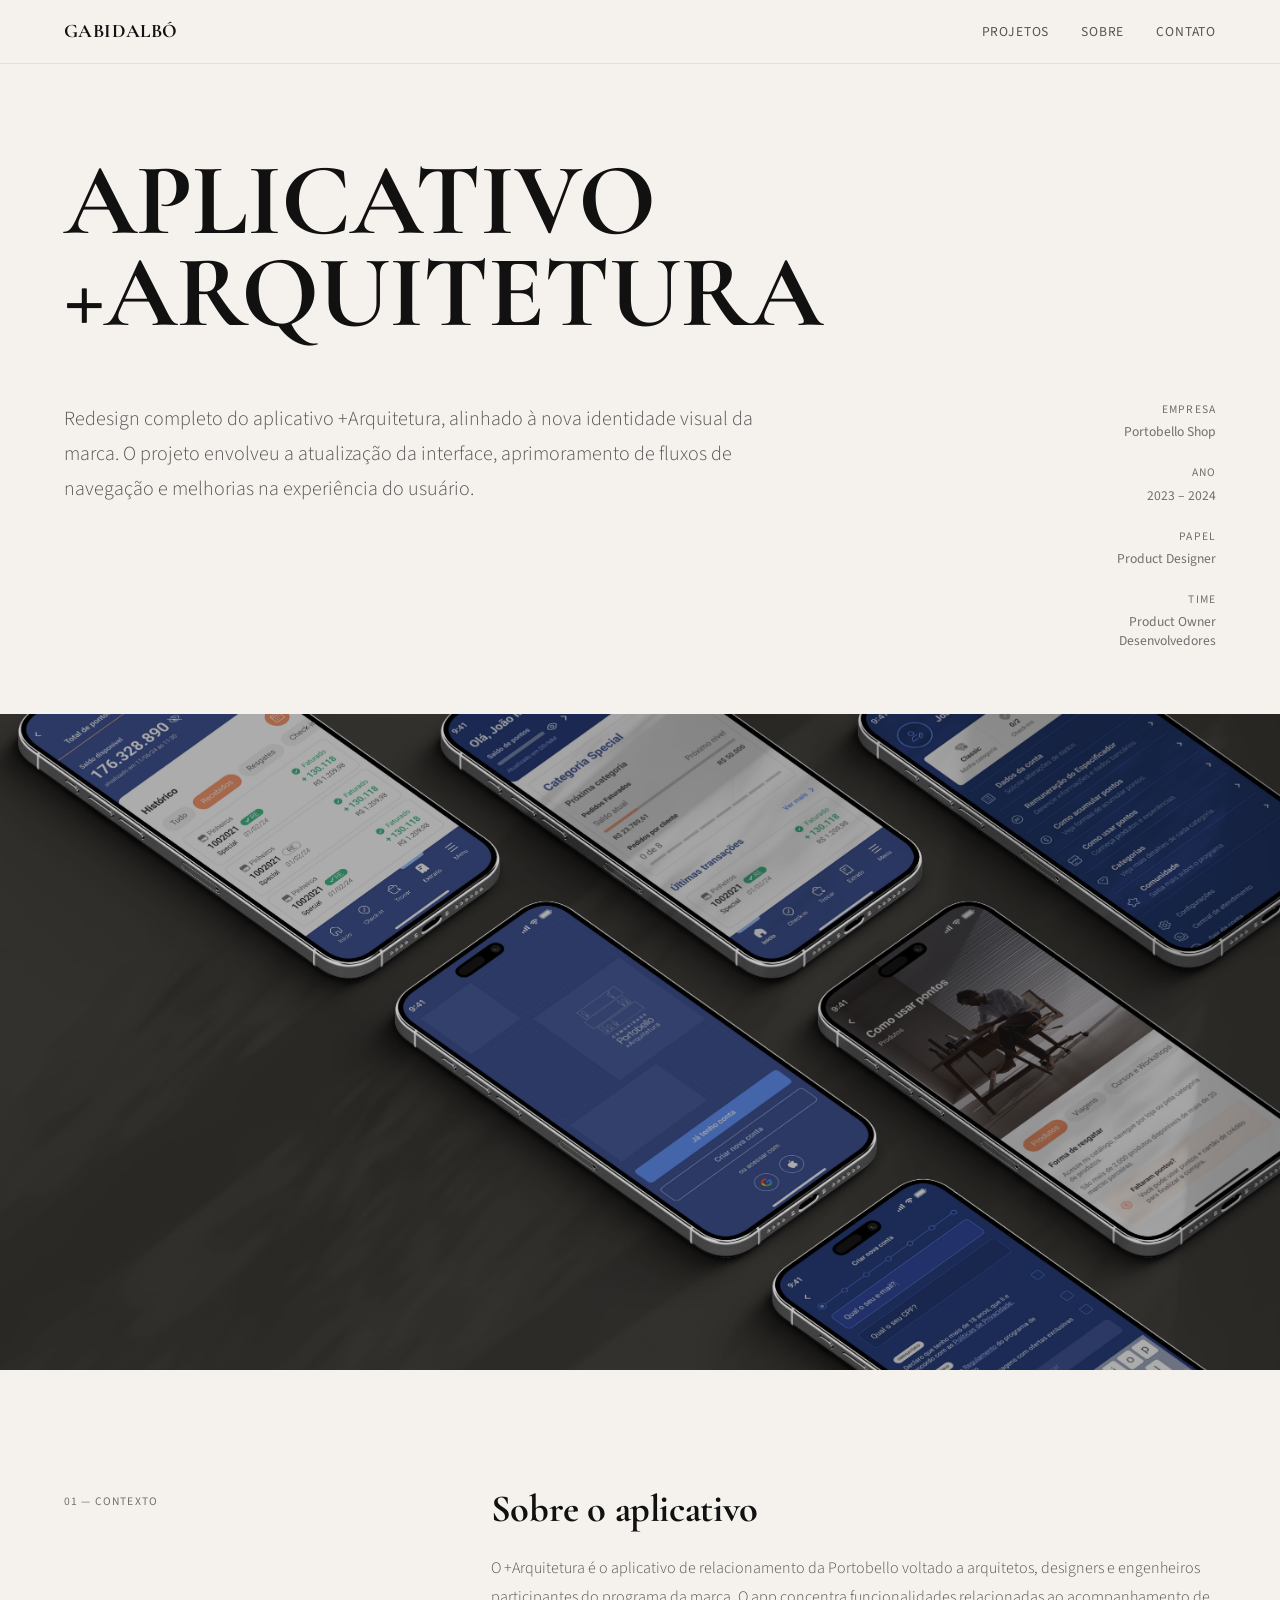
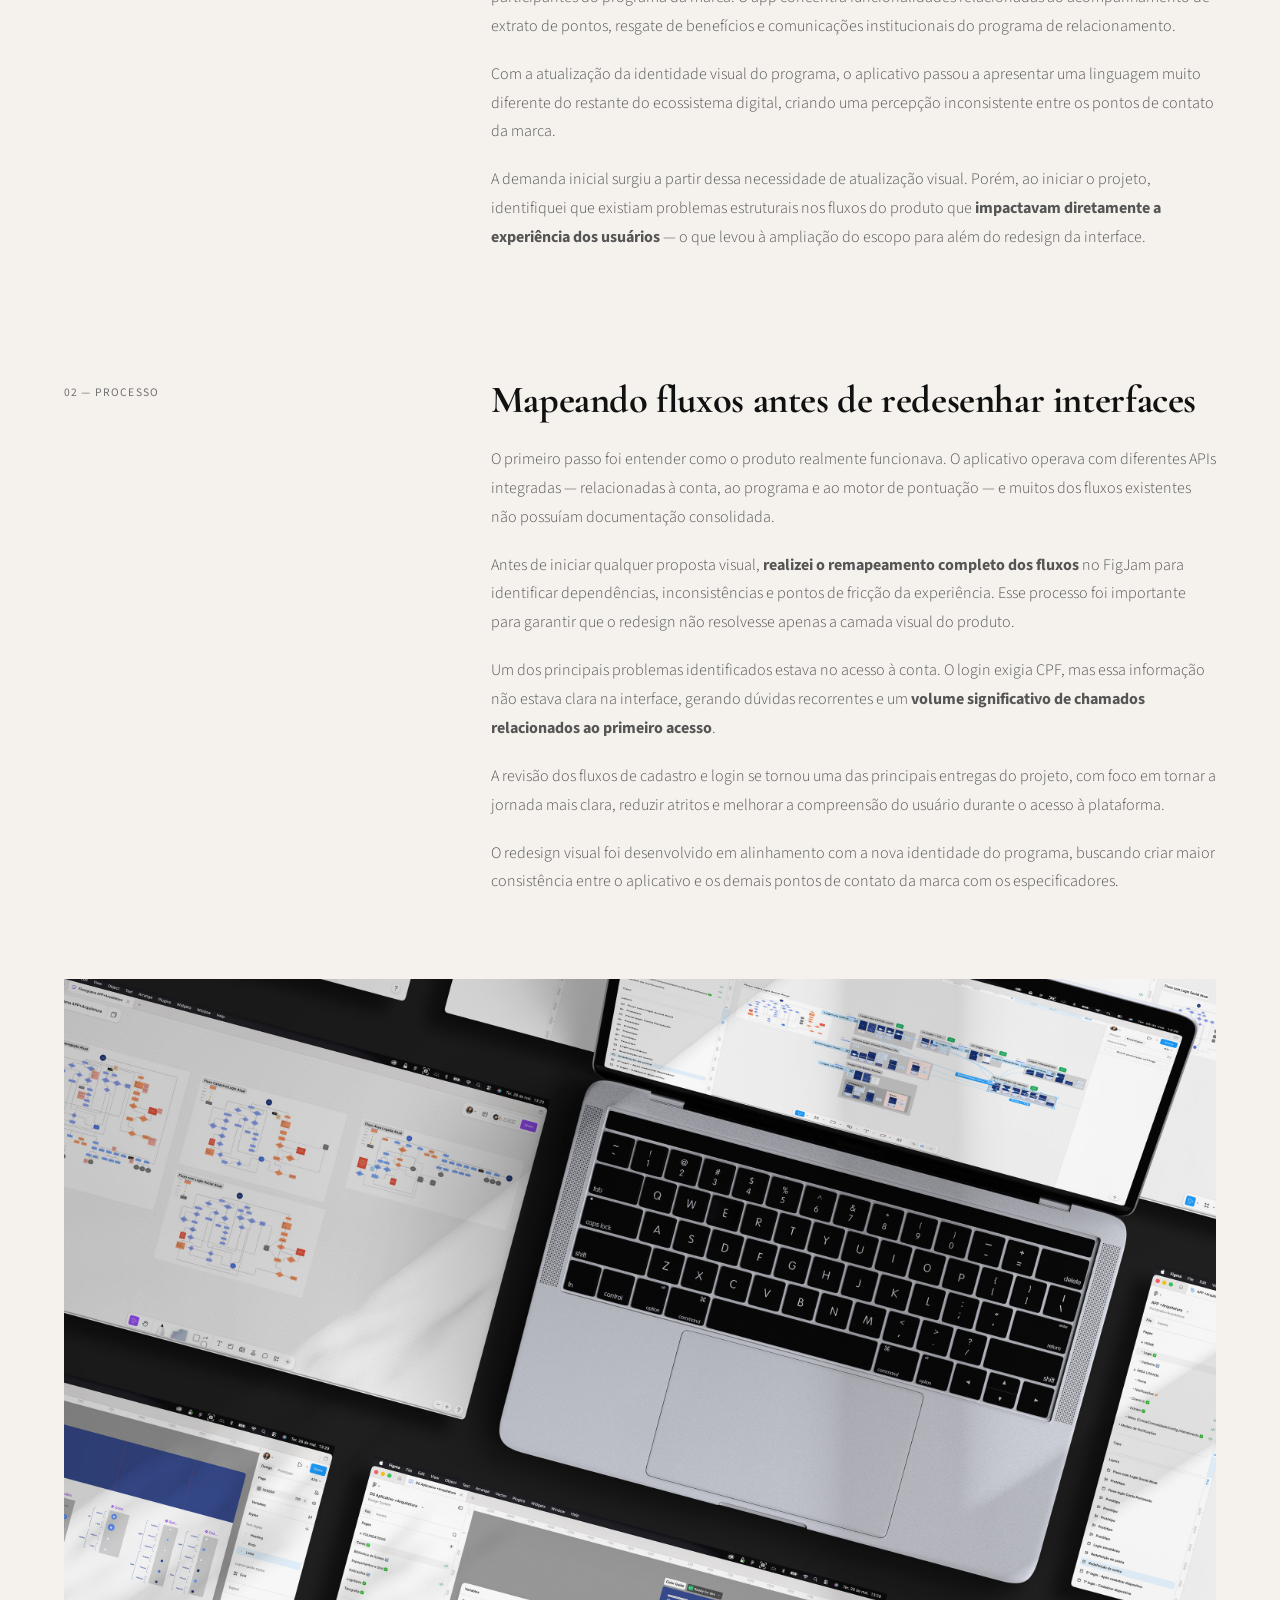
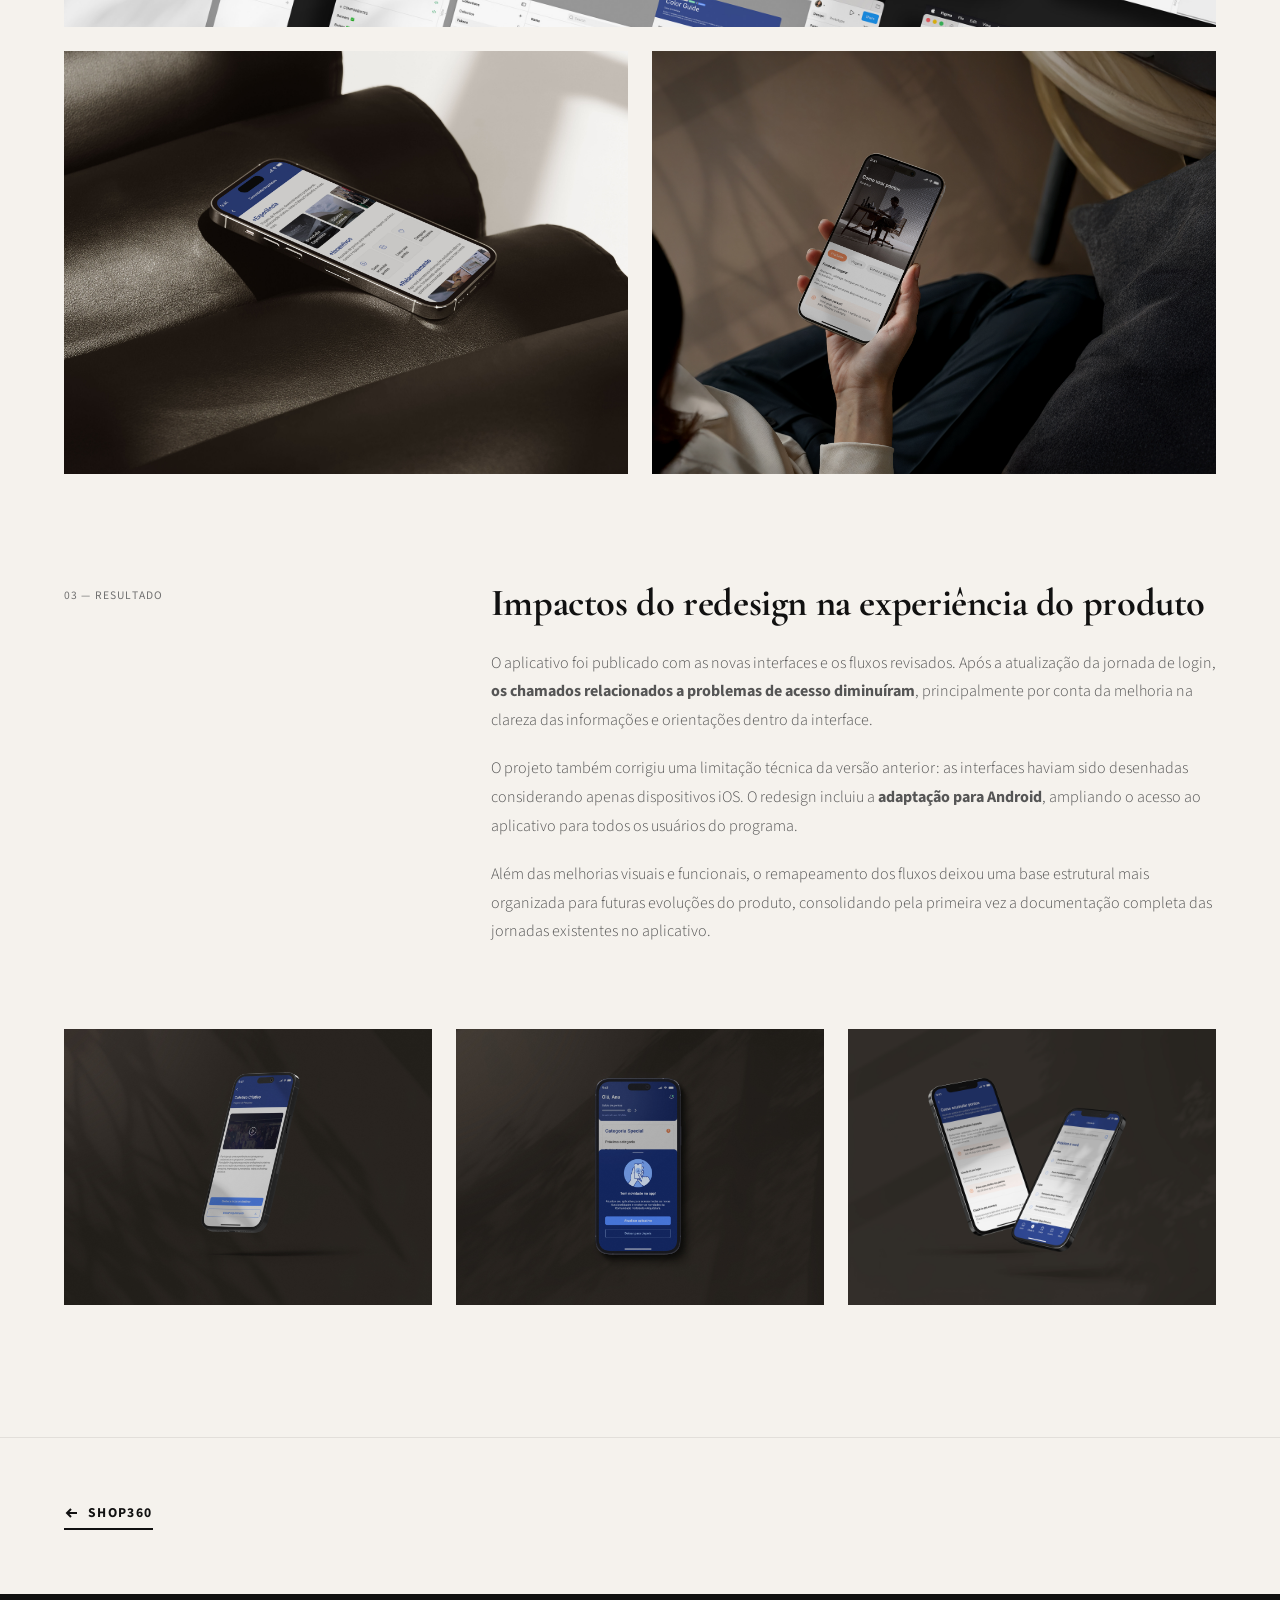
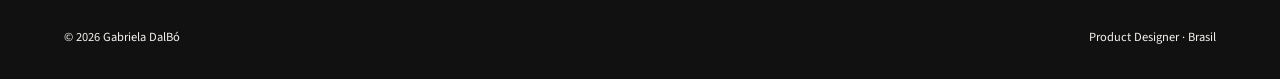
==== commit ae60b2af: "Add files via upload" ====
--- a/app-arq.html
+++ b/app-arq.html
@@ -4,6 +4,7 @@
   <meta charset="UTF-8">
   <meta name="viewport" content="width=device-width, initial-scale=1.0">
   <title>Aplicativo +Arquitetura — GABIDALBÓ</title>
+  <meta name="description" content="Redesign completo do aplicativo +Arquitetura da Portobello, com atualização de interface, revisão dos fluxos de login e cadastro e adaptação para Android.">
   
   <link rel="preconnect" href="https://fonts.googleapis.com">
   <link rel="preconnect" href="https://fonts.gstatic.com" crossorigin>
@@ -11,7 +12,7 @@
   
   <link rel="stylesheet" href="style.css">
 </head>
-<body class="no-select">
+<body>
 
 <nav id="nav">
   <a href="index.html" class="nav-logo" aria-label="GABIDALBÓ - Voltar para Home">GABIDALBÓ</a>
@@ -155,6 +156,20 @@
   document.addEventListener('keydown', e => {
     if ((e.ctrlKey || e.metaKey) && (e.key === 's' || e.key === 'u')) e.preventDefault();
   });
+
+  const revealObs = new IntersectionObserver((entries) => {
+    entries.forEach(entry => {
+      if (entry.isIntersecting) {
+        entry.target.classList.add('is-visible');
+        revealObs.unobserve(entry.target);
+      }
+    });
+  }, { threshold: 0.15 });
+
+  document.querySelectorAll('.content-section, .hero-img-full, .timeline-img, .img-grid-2, .img-grid-3').forEach(el => {
+    el.classList.add('reveal');
+    revealObs.observe(el);
+  });
 </script>
 </body>
 </html>
--- a/style.css
+++ b/style.css
@@ -935,6 +935,18 @@
   align-items: center; 
   padding: 4rem 5vw; 
   border-top: 1px solid var(--border); 
+}
+
+/* --- B. Fade-in ao rolar (Case Studies) --- */
+.reveal {
+  opacity: 0;
+  transform: translateY(24px);
+  transition: opacity 0.6s ease, transform 0.6s cubic-bezier(0.16,1,0.3,1);
+}
+
+.reveal.is-visible {
+  opacity: 1;
+  transform: translateY(0);
 }
 
 
@@ -1050,8 +1062,9 @@
     transition-delay: 0s !important;
   }
 
-  .hero-label, .hero-title, .hero-bottom, .projeto-header h1, .projeto-header-meta {
+  .hero-label, .hero-title, .hero-bottom, .projeto-header h1, .projeto-header-meta, .reveal {
     opacity: 1 !important;
     animation: none !important;
+    transform: none !important;
   }
 }
